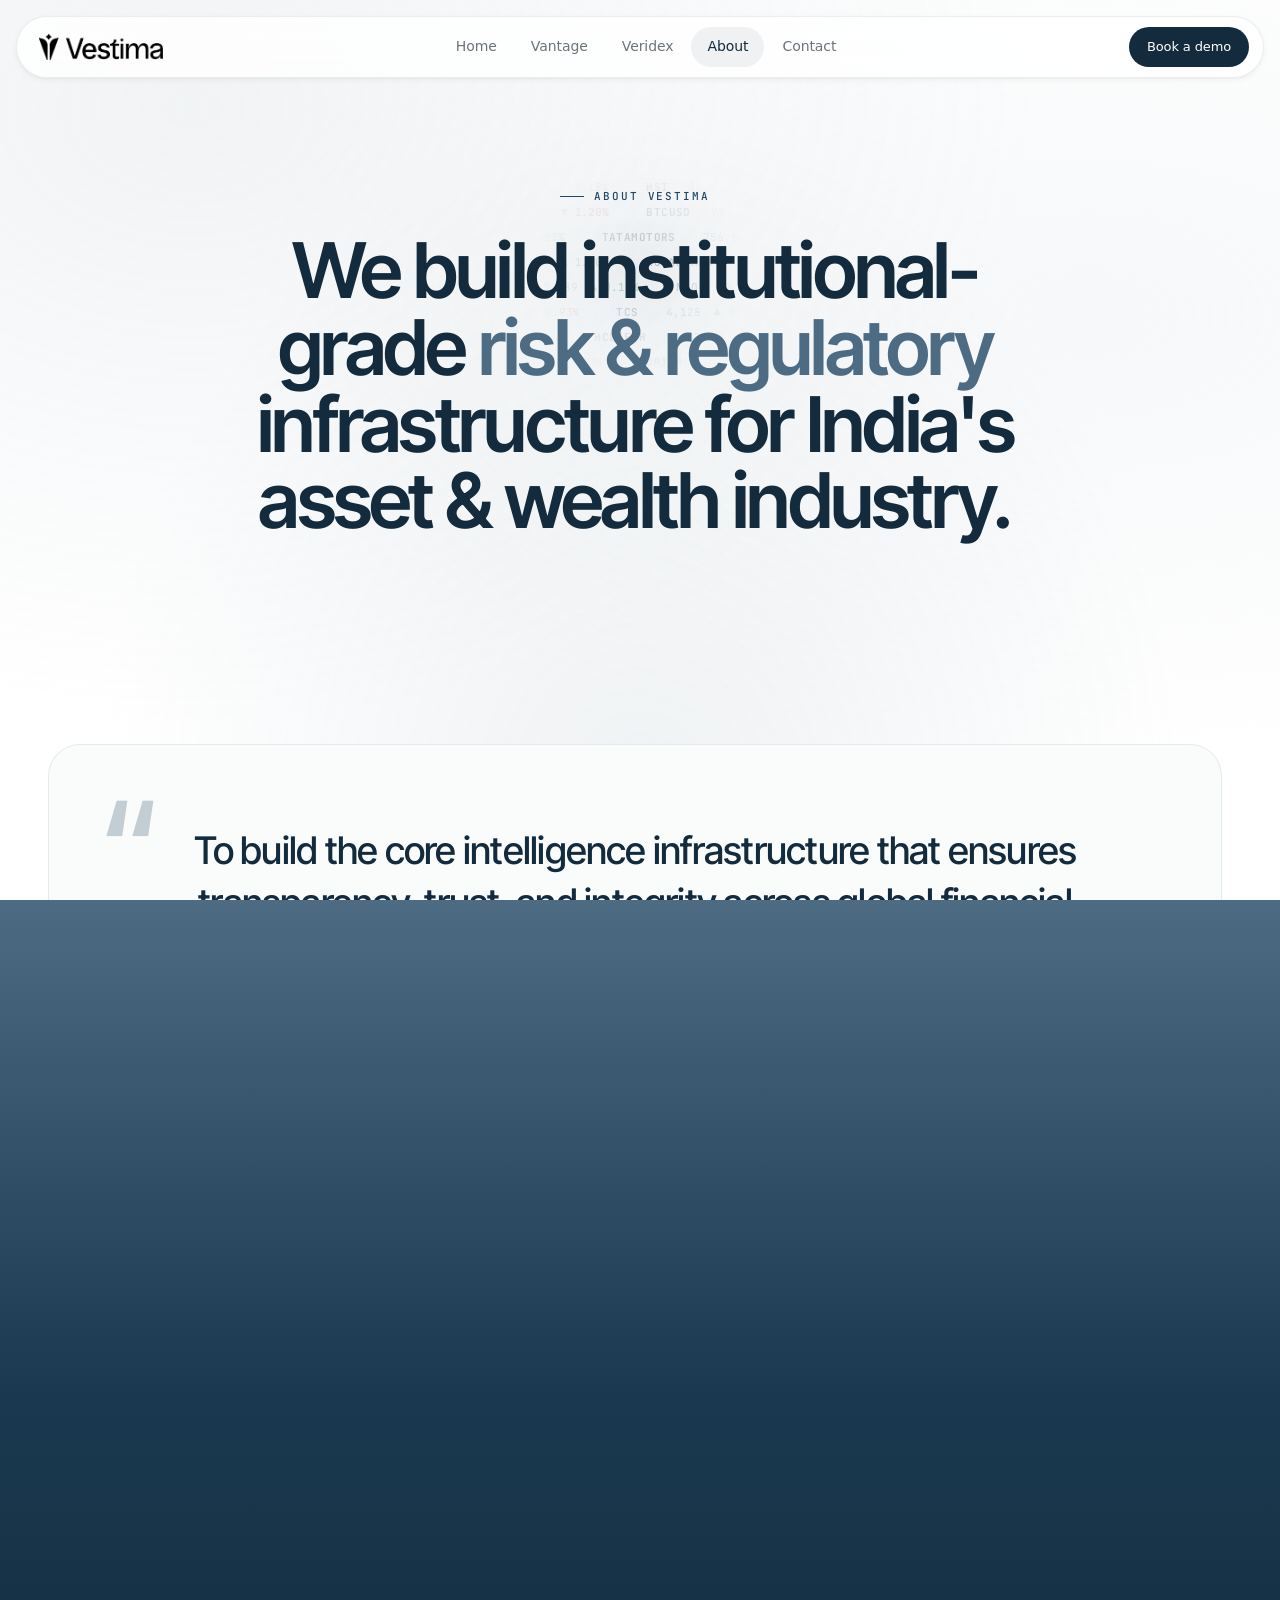
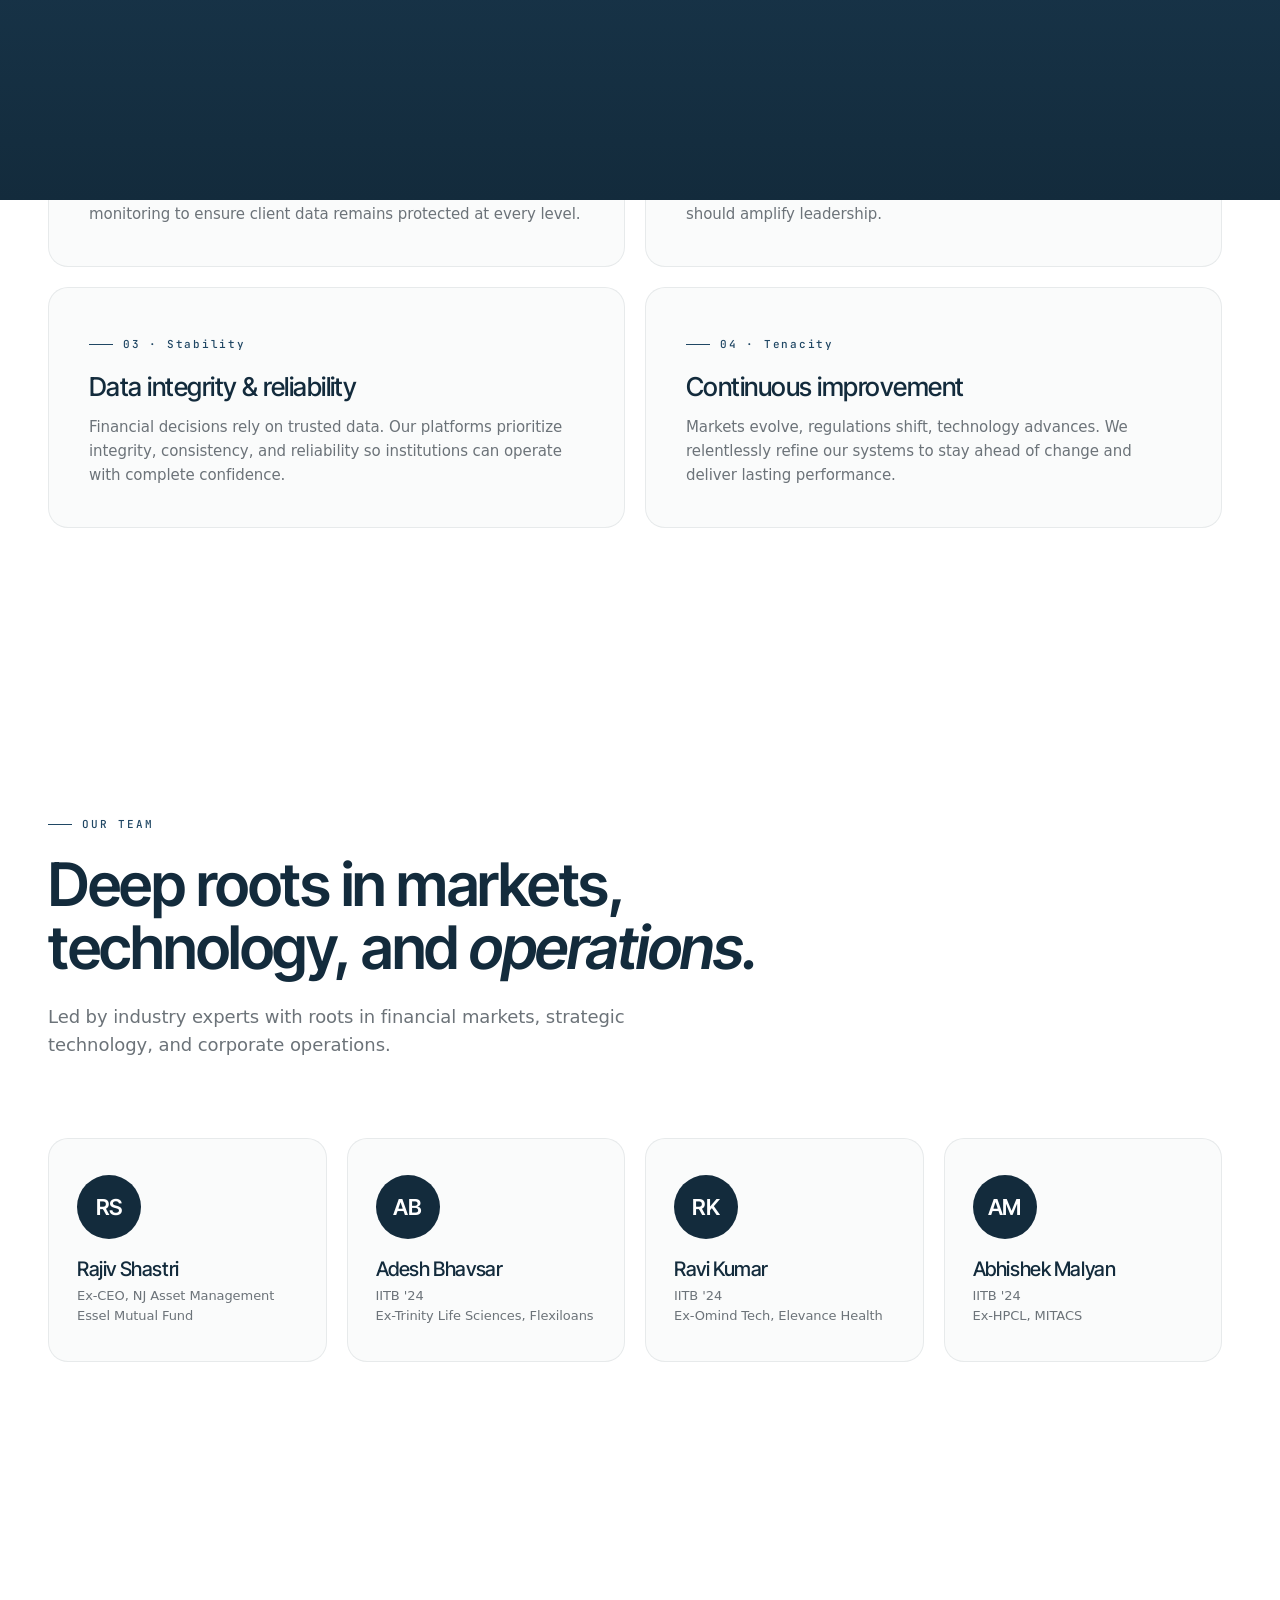
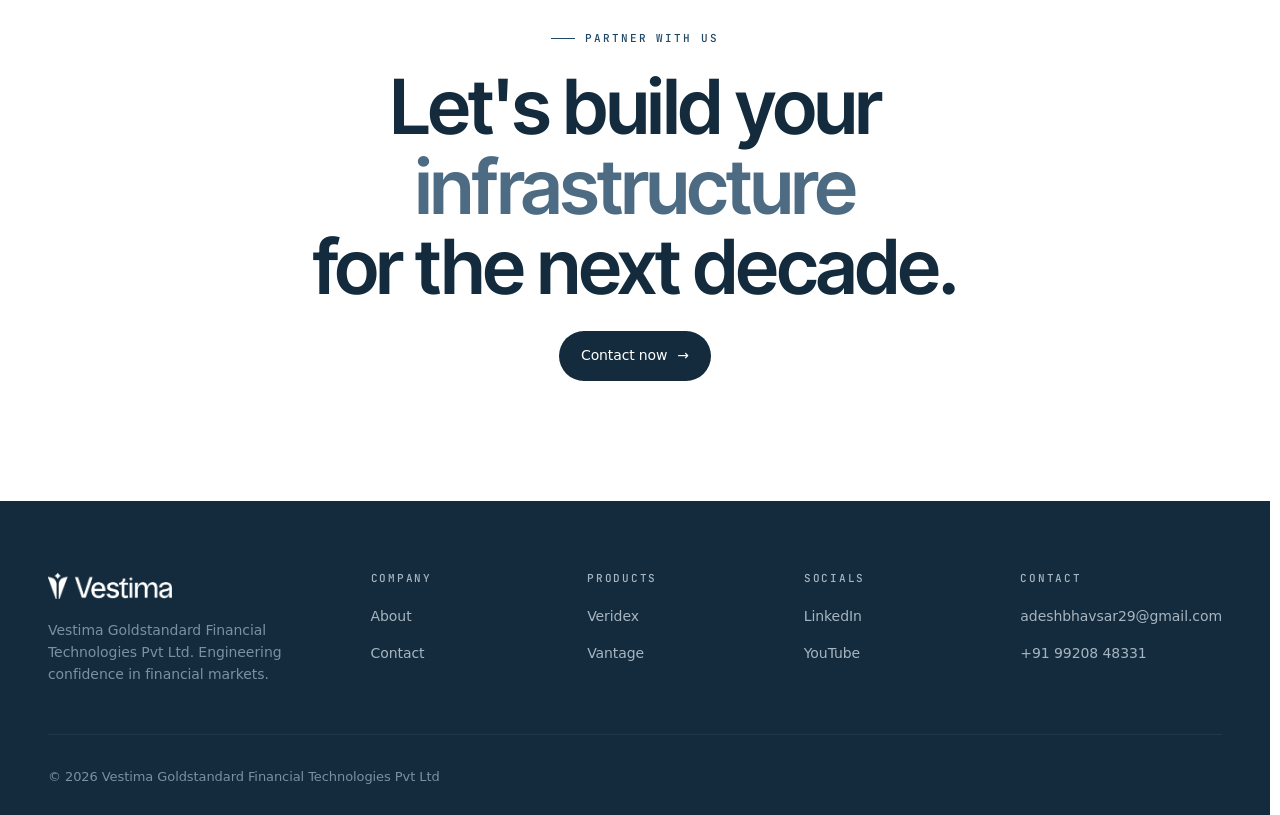
==== about/index.html @ 1456e3de "Switch to clean URLs (/vantage/ instead of /vantage.html) - Move 4 page files into folders: vantage." ====
<!DOCTYPE html>
<html lang="en">
<head>
<meta charset="UTF-8">
<meta name="viewport" content="width=device-width, initial-scale=1.0">
<script>(function(){try{if(sessionStorage.getItem('pt-incoming')==='1'){document.documentElement.classList.add('pt-incoming');}}catch(e){}})();</script>
<title>About — Vestima</title>
<meta name="description" content="About Vestima — the team and mission behind institutional-grade risk and regulatory systems for India's financial markets.">
<meta name="author" content="Vestima">
<meta name="robots" content="index, follow">
<link rel="canonical" href="https://vestima.in/about/">
<link rel="icon" type="image/png" href="/assets/logo-mark.png">
<link rel="apple-touch-icon" href="/assets/logo-mark.png">

<meta property="og:type" content="website">
<meta property="og:site_name" content="Vestima">
<meta property="og:title" content="About — Vestima">
<meta property="og:description" content="The team and mission behind Vestima.">
<meta property="og:url" content="https://vestima.in/about/">
<meta property="og:image" content="https://vestima.in/assets/logo-full.png">
<meta property="og:locale" content="en_IN">

<meta name="twitter:card" content="summary_large_image">
<meta name="twitter:title" content="About — Vestima">
<meta name="twitter:description" content="The team and mission behind Vestima.">
<meta name="twitter:image" content="https://vestima.in/assets/logo-full.png">

<link rel="preconnect" href="https://fonts.googleapis.com">
<link rel="preconnect" href="https://fonts.gstatic.com" crossorigin>
<link href="https://fonts.googleapis.com/css2?family=Instrument+Serif:ital@0;1&family=Inter+Tight:wght@400;500;600&family=JetBrains+Mono:wght@400;500&display=swap" rel="stylesheet">
<link rel="stylesheet" href="/assets/tokens.css?v=25">
<link rel="stylesheet" href="/assets/layout.css?v=25">
<link rel="stylesheet" href="/assets/home.css?v=25">
</head>
<body>
<div class="page-transition" id="ptOverlay"><div class="pt-logo"><img src="/assets/logo-full.png" alt="Vestima"></div></div>
<div id="page-ticker" aria-hidden="true"></div>

<header class="site-header">
  <a href="/" class="logo"><img src="/assets/logo-full.png" alt="Vestima"></a>
  <nav class="nav-links">
    <a href="/">Home</a>
    <a href="/vantage/">Vantage</a>
    <a href="/veridex/">Veridex</a>
    <a href="/about/" class="active">About</a>
    <a href="/contact/">Contact</a>
  </nav>
  <a href="/contact/" class="btn btn-primary header-cta">Book a demo</a>
</header>

<section class="hero" style="padding:180px 0 80px;">
  <div class="hero-bg"><div class="grid-lines"></div><div class="wash w1"></div><div class="wash w2"></div></div>
  <div class="container">
    <div class="hero-inner">
      <span class="eyebrow" data-reveal>About Vestima</span>
      <h1 data-reveal data-delay="1" style="font-size:clamp(44px,6vw,80px);">We build institutional-grade <em>risk &amp; regulatory</em> infrastructure for India's asset &amp; wealth industry.</h1>
    </div>
  </div>
</section>

<section class="section-sm">
  <div class="container">
    <div class="vision" data-reveal>
      <blockquote>To build the core intelligence infrastructure that ensures transparency, trust, and integrity across global financial markets.</blockquote>
    </div>
  </div>
</section>

<section class="section">
  <div class="container">
    <div class="section-head" data-reveal>
      <span class="eyebrow">Our core values</span>
      <h2>Infrastructure that is invisible but <em>intelligent.</em></h2>
      <p>Financial institutions perform best when infrastructure is invisible — until it needs to be absolutely certain.</p>
    </div>
    <div class="values-grid">
      <div class="value" data-reveal><span class="pill-label">01 · Vigilance</span><h4>Client data security</h4><p>Your data is your advantage. Our systems are built with strict security architecture, controlled access, and continuous monitoring to ensure client data remains protected at every level.</p></div>
      <div class="value" data-reveal data-delay="1"><span class="pill-label">02 · Empowerment</span><h4>Leadership through capability</h4><p>We empower institutions with tools that strengthen decision-making, operational control, and market intelligence. Technology should amplify leadership.</p></div>
      <div class="value" data-reveal data-delay="2"><span class="pill-label">03 · Stability</span><h4>Data integrity &amp; reliability</h4><p>Financial decisions rely on trusted data. Our platforms prioritize integrity, consistency, and reliability so institutions can operate with complete confidence.</p></div>
      <div class="value" data-reveal data-delay="3"><span class="pill-label">04 · Tenacity</span><h4>Continuous improvement</h4><p>Markets evolve, regulations shift, technology advances. We relentlessly refine our systems to stay ahead of change and deliver lasting performance.</p></div>
    </div>
  </div>
</section>

<section class="section">
  <div class="container">
    <div class="section-head" data-reveal>
      <span class="eyebrow">Our team</span>
      <h2>Deep roots in markets, technology, and <em>operations.</em></h2>
      <p>Led by industry experts with roots in financial markets, strategic technology, and corporate operations.</p>
    </div>
    <div class="team-grid">
      <div class="member" data-reveal><div class="avatar">RS</div><h5>Rajiv Shastri</h5><div class="role">Ex-CEO, NJ Asset Management<br>Essel Mutual Fund</div></div>
      <div class="member" data-reveal data-delay="1"><div class="avatar">AB</div><h5>Adesh Bhavsar</h5><div class="role">IITB '24<br>Ex-Trinity Life Sciences, Flexiloans</div></div>
      <div class="member" data-reveal data-delay="2"><div class="avatar">RK</div><h5>Ravi Kumar</h5><div class="role">IITB '24<br>Ex-Omind Tech, Elevance Health</div></div>
      <div class="member" data-reveal data-delay="3"><div class="avatar">AM</div><h5>Abhishek Malyan</h5><div class="role">IITB '24<br>Ex-HPCL, MITACS</div></div>
    </div>
  </div>
</section>

<section class="cta">
  <div class="container">
    <span class="eyebrow" data-reveal>Partner with us</span>
    <h2 data-reveal data-delay="1">Let's build your <em>infrastructure</em><br>for the next decade.</h2>
    <a href="/contact/" class="btn btn-primary" data-reveal data-delay="2">Contact now <span class="arr">→</span></a>
  </div>
</section>

<footer class="site-footer">
  <div class="container">
    <div class="footer-top">
      <div class="footer-brand"><div class="logo"><img src="/assets/logo-full.png" alt="Vestima"></div><p>Vestima Goldstandard Financial Technologies Pvt Ltd. Engineering confidence in financial markets.</p></div>
      <div class="footer-col"><h6>Company</h6><ul><li><a href="/about/">About</a></li><li><a href="/contact/">Contact</a></li></ul></div>
      <div class="footer-col"><h6>Products</h6><ul><li><a href="/veridex/">Veridex</a></li><li><a href="/vantage/">Vantage</a></li></ul></div>
      <div class="footer-col"><h6>Socials</h6><ul><li><a href="https://www.linkedin.com/company/Vestima" target="_blank">LinkedIn</a></li><li><a href="https://www.youtube.com/@VestimaGoldStandard" target="_blank">YouTube</a></li></ul></div>
      <div class="footer-col"><h6>Contact</h6><ul><li><a href="mailto:adeshbhavsar29@gmail.com">adeshbhavsar29@gmail.com</a></li><li><a href="tel:+919920848331">+91 99208 48331</a></li></ul></div>
    </div>
    <div class="footer-bottom"><div>© 2026 Vestima Goldstandard Financial Technologies Pvt Ltd</div></div>
  </div>
</footer>
<script src="/assets/site.js?v=25"></script>
</body>
</html>
---- assets/tokens.css ----
/* ============================================================
   VESTIMA · brand tokens
   Primary: Vestima Blue (deep navy)
   Typography: Inter Tight (display) + DM Sans (body)
   ============================================================ */

:root {
  /* ===== PRIMARY · Vestima Blue ===== */
  --primary-100: #E8ECEF;
  --primary-200: #D2DAE0;
  --primary-300: #A6B5C1;
  --primary-400: #7991A2;
  --primary-500: #4D6C83;
  --primary-600: #204764;   /* default */
  --primary-700: #1A3950;
  --primary-800: #132B3C;   /* deep navy */

  /* ===== SECONDARY · Vestima White ===== */
  --secondary-100: #FFFFFF;
  --secondary-200: #FAFBFB;
  --secondary-300: #F5F6F7;
  --secondary-400: #F0F2F3;
  --secondary-500: #EBEDEF;
  --secondary-600: #E6E9EB;
  --secondary-700: #B8BABC;
  --secondary-800: #8A8C8D;

  /* ===== TERTIARY · Vestima Grey ===== */
  --tertiary-100: #E6E9EB;
  --tertiary-200: #B5B9BB;
  --tertiary-300: #9DA2A5;
  --tertiary-400: #848A8F;
  --tertiary-500: #6C7379;
  --tertiary-600: #545C63;
  --tertiary-700: #3B454C;
  --tertiary-800: #0A161F;

  /* ===== STATE ===== */
  --warning-100: #FCF5E5; --warning-500: #EAB333; --warning-600: #E5A000; --warning-700: #B78000;
  --alert-100:   #F8E7E6; --alert-500:   #CC3F3D; --alert-600:   #C00F0C; --alert-700:   #9A0C0A;
  --success-100: #E5F4ED; --success-500: #33AD74; --success-600: #009951; --success-700: #007A41;

  /* ===== SEMANTIC · Light mode ===== */
  --surface-page:    #FFFFFF;
  --surface-raised:  #FAFBFB;
  --surface-sunken:  #F5F6F7;
  --surface-tint:    #F0F2F3;
  --surface-dark:    var(--primary-800);

  --text-heading:    var(--primary-800);
  --text-body:       var(--tertiary-700);
  --text-muted:      var(--tertiary-500);
  --text-subtle:     var(--tertiary-400);
  --text-on-dark:    #FFFFFF;
  --text-on-dark-muted: #A6B5C1;

  --line:        rgba(19,43,60,0.08);
  --line-strong: rgba(19,43,60,0.16);
  --line-on-dark: rgba(255,255,255,0.10);

  /* ===== ACCENT (subtle — used sparingly for highlights) ===== */
  --accent:      var(--primary-600);
  --accent-soft: var(--primary-100);

  /* ===== SHADOW ===== */
  --shadow-xs: 0 1px 2px rgba(19,43,60,0.04);
  --shadow-sm: 0 2px 6px rgba(19,43,60,0.05), 0 1px 2px rgba(19,43,60,0.04);
  --shadow-md: 0 8px 24px -8px rgba(19,43,60,0.10), 0 2px 6px rgba(19,43,60,0.04);
  --shadow-lg: 0 20px 50px -18px rgba(19,43,60,0.18), 0 4px 12px rgba(19,43,60,0.06);
  --shadow-navy: 0 30px 60px -24px rgba(19,43,60,0.35);

  /* ===== RADIUS (from token spec) ===== */
  --r-xxs: 2px;
  --r-xs:  4px;
  --r-sm:  8px;
  --r-md:  12px;
  --r-lg:  20px;
  --r-xl:  32px;

  /* ===== TYPE ===== */
  --font-heading: 'Inter Tight', -apple-system, BlinkMacSystemFont, system-ui, sans-serif;
  --font-body:    'DM Sans', -apple-system, BlinkMacSystemFont, system-ui, sans-serif;
  --font-mono:    'JetBrains Mono', ui-monospace, monospace;

  /* ===== LAYOUT ===== */
  --max-w: 1440px;
  --gutter: 48px;

  /* ===== EASING ===== */
  --e-out:    cubic-bezier(.2,.8,.2,1);
  --e-in-out: cubic-bezier(.65,0,.35,1);
}

/* BASE */
* { box-sizing: border-box; margin: 0; padding: 0; }
html { background: var(--surface-page); color: var(--text-body); }
body { background: transparent; color: var(--text-body); }
body {
  font-family: var(--font-body);
  font-size: 16px;
  line-height: 1.55;
  letter-spacing: -0.005em;
  -webkit-font-smoothing: antialiased;
  -moz-osx-font-smoothing: grayscale;
  overflow-x: hidden;
}

h1, h2, h3, h4, h5, h6 {
  font-family: var(--font-heading);
  color: var(--text-heading);
  font-weight: 600;
  letter-spacing: -0.025em;
  line-height: 1.05;
  text-wrap: balance;
}
h4, h5, h6 { font-weight: 500; letter-spacing: -0.015em; }

p { color: var(--text-body); text-wrap: pretty; font-family: var(--font-body); }

a { color: inherit; text-decoration: none; }
button { font-family: inherit; cursor: pointer; border: none; background: none; color: inherit; }
img, svg { display: block; max-width: 100%; }

::selection { background: var(--primary-800); color: var(--secondary-100); }

:focus-visible {
  outline: 2px solid var(--primary-600);
  outline-offset: 2px;
  border-radius: 4px;
}

/* ============================================================
   Page transition overlay — slide up to cover, slide down to reveal
   ============================================================ */
.page-transition {
  position: fixed;
  inset: 0;
  z-index: 9999;
  pointer-events: none;
  transform: translateY(100%);
  background: linear-gradient(180deg, var(--primary-500) 0%, var(--primary-700) 55%, var(--primary-800) 100%);
  display: flex;
  align-items: center;
  justify-content: center;
  will-change: transform;
}
.page-transition .pt-logo {
  display: flex;
  align-items: center;
  gap: 14px;
  opacity: 0;
  transform: translateY(8px) scale(.98);
  transition: opacity .4s ease .1s, transform .5s cubic-bezier(.2,.8,.2,1) .1s;
}
.page-transition .pt-logo img {
  height: 64px;
  width: auto;
  /* invert black logo → white for dark overlay */
  filter: brightness(0) invert(1);
}
.page-transition.covering { transform: translateY(0); pointer-events: all; }
.page-transition.covering .pt-logo,
.page-transition.anim-up .pt-logo { opacity: 1; transform: translateY(0) scale(1); }

.page-transition.anim-up    { animation: pt-up    0.22s cubic-bezier(.7,0,.3,1) forwards; pointer-events: all; }
.page-transition.anim-down  { animation: pt-down  0.28s cubic-bezier(.6,.05,.25,1) forwards; }
@keyframes pt-up   { from { transform: translateY(100%); } to { transform: translateY(0); } }
@keyframes pt-down { from { transform: translateY(0); }    to { transform: translateY(-100%); } }

/* subtle hold on the outgoing page content while cover rises.
   NOTE: header uses transform: translateX(-50%) to center — don't override it.
   Apply squeeze only to main + footer. Header just fades via opacity. */
body.pt-squeezing main,
body.pt-squeezing .site-footer {
  animation: pt-squeeze 0.42s cubic-bezier(.7,0,.3,1) forwards;
}
body.pt-squeezing .site-header {
  animation: pt-header-fade 0.42s cubic-bezier(.7,0,.3,1) forwards;
}
@keyframes pt-squeeze {
  0%   { transform: scale(1); opacity: 1; filter: blur(0); }
  100% { transform: scale(0.97); opacity: 0.35; filter: blur(3px); }
}
@keyframes pt-header-fade {
  0%   { opacity: 1; filter: blur(0); }
  100% { opacity: 0.25; filter: blur(3px); }
}
/* While incoming transition is active, hide content and show covered overlay — NO flash */
html.pt-incoming body > *:not(.page-transition):not(script) { visibility: hidden; }
html.pt-incoming .page-transition { transform: translateY(0) !important; pointer-events: all; display: flex; }
html.pt-incoming .page-transition .pt-logo { opacity: 1 !important; transform: translateY(0) scale(1) !important; }

/* Reserve scrollbar space so content doesn't shift right when overlay covers */
html { scrollbar-gutter: stable; scrollbar-color: var(--tertiary-300) transparent; scrollbar-width: thin; }
::-webkit-scrollbar { width: 10px; height: 10px; }
::-webkit-scrollbar-thumb { background: var(--tertiary-300); border-radius: 10px; }
::-webkit-scrollbar-track { background: transparent; }

/* ============================================================
   Ambient page background — ticker revealed only near cursor
   ============================================================ */
/* Base layer: soft paper gradient (replaces old grid lines) */
body::before {
  content: "";
  position: fixed;
  inset: 0;
  z-index: -2;
  background:
    radial-gradient(ellipse at 15% 12%, rgba(166,181,193,0.16), transparent 55%),
    radial-gradient(ellipse at 85% 35%, rgba(210,218,224,0.20), transparent 55%),
    radial-gradient(ellipse at 50% 90%, rgba(121,145,162,0.12), transparent 60%);
  pointer-events: none;
}
/* Very soft pale-blue halo under the cursor */
body::after {
  content: "";
  position: fixed;
  inset: 0;
  z-index: -1;
  pointer-events: none;
  background: radial-gradient(
    110px circle at var(--mx, 50%) var(--my, 30%),
    rgba(166, 181, 193, 0.12),
    rgba(210, 218, 224, 0.05) 55%,
    transparent 100%
  );
}

/* Page-wide ticker layer — revealed only near cursor */
#page-ticker {
  position: fixed;
  inset: 0;
  z-index: -1;
  pointer-events: none;
  overflow: hidden;
  opacity: 0.45;
  -webkit-mask-image: radial-gradient(
    110px circle at var(--mx, 50%) var(--my, 30%),
    rgba(0,0,0,0.9),
    rgba(0,0,0,0.3) 55%,
    transparent 100%
  );
          mask-image: radial-gradient(
    110px circle at var(--mx, 50%) var(--my, 30%),
    rgba(0,0,0,0.9),
    rgba(0,0,0,0.3) 55%,
    transparent 100%
  );
}
#page-ticker .tk-row {
  display: flex;
  white-space: nowrap;
  font-family: var(--font-mono);
  font-size: 11px;
  line-height: 1;
  padding: 6px 0;
  will-change: transform;
}
#page-ticker .tk-row:nth-child(odd)  { animation: pt-scroll-l 90s linear infinite; }
#page-ticker .tk-row:nth-child(even) { animation: pt-scroll-r 110s linear infinite; }
#page-ticker .tk-row:nth-child(3n)   { animation-duration: 75s; }
#page-ticker .tk-row:nth-child(5n)   { animation-duration: 130s; }
@keyframes pt-scroll-l { from { transform: translateX(0); } to { transform: translateX(-50%); } }
@keyframes pt-scroll-r { from { transform: translateX(-50%); } to { transform: translateX(0); } }

#page-ticker .tk-cell {
  display: inline-flex;
  align-items: center;
  gap: 8px;
  padding: 0 16px;
  color: rgba(70, 90, 110, 0.55);
}
#page-ticker .tk-sym { color: rgba(40, 60, 80, 0.85); font-weight: 600; letter-spacing: 0.04em; }
#page-ticker .tk-px  { color: rgba(60, 80, 100, 0.75); font-variant-numeric: tabular-nums; min-width: 54px; text-align: right; }
#page-ticker .tk-chg { font-variant-numeric: tabular-nums; min-width: 48px; text-align: right; transition: color .15s, background .25s; padding: 1px 5px; border-radius: 3px; }
#page-ticker .tk-chg.up   { color: #1a8a4a; }
#page-ticker .tk-chg.down { color: #c73838; }
#page-ticker .tk-chg.flash-up   { background: rgba(60, 180, 110, 0.22); color: #0c6a34; }
#page-ticker .tk-chg.flash-down { background: rgba(210, 70, 70, 0.22);  color: #8a1a1a; }
---- assets/layout.css ----
/* ============================================================
   Layout · primitives · header · footer
   ============================================================ */

.container {
  max-width: var(--max-w);
  margin: 0 auto;
  padding: 0 var(--gutter);
  position: relative;
}

.section { padding: 140px 0; position: relative; }
.section-sm { padding: 96px 0; }
.section-lg { padding: 180px 0; }

/* Eyebrow label */
.eyebrow {
  display: inline-flex;
  align-items: center;
  gap: 10px;
  font-family: var(--font-mono);
  font-size: 11px;
  font-weight: 500;
  letter-spacing: 0.18em;
  text-transform: uppercase;
  color: var(--primary-600);
}
.eyebrow::before {
  content: "";
  width: 24px; height: 1px;
  background: var(--primary-600);
}

/* Section head */
.section-head { max-width: 820px; margin-bottom: 80px; }
.section-head h2 {
  font-size: clamp(40px, 5vw, 60px);
  margin: 20px 0 24px;
  font-weight: 600;
}
.section-head p {
  font-size: 18px;
  line-height: 1.55;
  color: var(--text-muted);
  max-width: 640px;
}

/* Buttons */
.btn {
  display: inline-flex;
  align-items: center;
  gap: 10px;
  padding: 14px 22px;
  font-size: 14px;
  font-weight: 500;
  font-family: var(--font-body);
  letter-spacing: -0.01em;
  border-radius: 100px;
  white-space: nowrap;
  cursor: pointer;
  position: relative;
  overflow: hidden;
  isolation: isolate;
  transition: color 0.7s var(--e-out), transform 0.4s var(--e-out), box-shadow 0.7s var(--e-out), border-color 0.7s var(--e-out);
}
.btn::before {
  content: "";
  position: absolute;
  inset: 0;
  background: var(--primary-800);
  transform-origin: left center;
  transform: scaleX(0);
  transition: transform 0.7s cubic-bezier(.6,.05,.25,1);
  z-index: -1;
}
.btn:hover::before { transform: scaleX(1); }
.btn-primary {
  background: var(--primary-800);
  color: var(--text-on-dark);
}
.btn-primary::before { background: var(--primary-500); }
.btn-primary:hover {
  color: #fff;
  transform: translateY(-1px);
  box-shadow: 0 12px 28px -12px rgba(77,108,131,0.55);
}
.btn-ghost {
  background: transparent;
  color: var(--primary-800);
  border: 1px solid var(--line-strong);
}
.btn-ghost:hover {
  color: #fff;
  border-color: var(--primary-800);
}
.btn-outline-light {
  background: transparent;
  color: var(--text-on-dark);
  border: 1px solid rgba(255,255,255,0.22);
}
.btn-outline-light::before { background: rgba(255,255,255,0.12); }
.btn-outline-light:hover { color: #fff; border-color: rgba(255,255,255,0.6); }

.btn .arr { transition: transform .25s var(--e-out); }
.btn:hover .arr { transform: translateX(3px); }

/* HEADER — floating pill */
.site-header {
  position: fixed;
  top: 16px;
  left: 50%;
  transform: translateX(-50%);
  width: calc(100% - 32px);
  max-width: calc(var(--max-w) + 32px);
  z-index: 100;
  padding: 10px 14px 10px 22px;
  background: rgba(255,255,255,0.82);
  backdrop-filter: saturate(180%) blur(14px);
  -webkit-backdrop-filter: saturate(180%) blur(14px);
  border: 1px solid var(--line);
  border-radius: 100px;
  display: flex;
  align-items: center;
  justify-content: space-between;
  gap: 24px;
  box-shadow: var(--shadow-sm);
  transition: all .3s var(--e-out);
}
.site-header.scrolled {
  box-shadow: var(--shadow-md);
  background: rgba(255,255,255,0.94);
}

.logo {
  display: flex;
  align-items: center;
  gap: 10px;
  font-family: var(--font-heading);
  font-size: 20px;
  font-weight: 600;
  color: var(--primary-800);
  letter-spacing: -0.02em;
}
.logo img { height: 26px; width: auto; }

.nav-links {
  display: flex;
  gap: 2px;
}
.nav-links a {
  padding: 9px 16px;
  font-size: 14px;
  font-weight: 500;
  color: var(--text-muted);
  border-radius: 100px;
  font-family: var(--font-body);
  position: relative;
  overflow: hidden;
  isolation: isolate;
  transition: color 0.6s var(--e-out);
}
.nav-links a::before {
  content: "";
  position: absolute;
  inset: 0;
  background: var(--primary-800);
  transform-origin: left center;
  transform: scaleX(0);
  transition: transform 0.6s cubic-bezier(.6,.05,.25,1);
  z-index: -1;
  border-radius: inherit;
}
.nav-links a:hover { color: #fff; }
.nav-links a:hover::before { transform: scaleX(1); }
.nav-links a.active { color: var(--primary-800); background: rgba(19,43,60,0.06); }
.nav-links a.active:hover { color: #fff; }
.nav-links a.active:hover::before { transform: scaleX(1); }

.header-cta {
  padding: 10px 18px !important;
  font-size: 13px !important;
}

@media (max-width: 860px) {
  .nav-links { display: none; }
}

/* FOOTER — deep navy with subtle blue waves */
.site-footer {
  background: var(--primary-800);
  color: var(--primary-300);
  position: relative;
  overflow: hidden;
  padding: 72px 0 28px;
}
.site-footer .container { position: relative; z-index: 3; }

.site-footer h6 {
  font-family: var(--font-mono);
  font-size: 11px;
  letter-spacing: 0.16em;
  text-transform: uppercase;
  color: var(--primary-300);
  margin-bottom: 20px;
  font-weight: 500;
}
.site-footer .logo { color: var(--text-on-dark); font-size: 22px; }
.site-footer .logo img { filter: invert(1) brightness(1.2); }
.site-footer p, .site-footer a { color: var(--primary-300); font-family: var(--font-body); }
.site-footer a { transition: color .2s; }
.site-footer a:hover { color: var(--text-on-dark); }

.footer-top {
  display: grid;
  grid-template-columns: 1.6fr 1fr 1fr 1fr 1fr;
  gap: 40px;
  padding-bottom: 48px;
}
.footer-brand p {
  margin-top: 20px;
  max-width: 340px;
  font-size: 14px;
  line-height: 1.6;
  color: var(--primary-400);
}
.footer-col ul { list-style: none; display: flex; flex-direction: column; gap: 12px; }
.footer-col a { font-size: 14px; }

.footer-bottom {
  display: flex;
  justify-content: space-between;
  align-items: center;
  padding-top: 32px;
  border-top: 1px solid rgba(255,255,255,0.06);
  font-size: 13px;
  color: var(--primary-400);
}
.footer-socials { display: flex; gap: 12px; }
.footer-socials a {
  width: 36px; height: 36px;
  display: grid; place-items: center;
  border-radius: 50%;
  border: 1px solid rgba(255,255,255,0.1);
  transition: all .2s;
  color: var(--primary-300);
}
.footer-socials a:hover {
  border-color: var(--text-on-dark);
  color: var(--text-on-dark);
  transform: translateY(-2px);
}

@media (max-width: 900px) {
  .footer-top { grid-template-columns: 1fr 1fr; }
  .footer-bottom { flex-direction: column; gap: 16px; }
}

/* ============================================================
   Reveal animation
   ============================================================ */
[data-reveal] {
  opacity: 0;
  transform: translateY(20px);
  transition: opacity .9s var(--e-out), transform .9s var(--e-out);
}
[data-reveal].in {
  opacity: 1;
  transform: translateY(0);
}
[data-reveal][data-delay="1"] { transition-delay: .08s; }
[data-reveal][data-delay="2"] { transition-delay: .16s; }
[data-reveal][data-delay="3"] { transition-delay: .24s; }
[data-reveal][data-delay="4"] { transition-delay: .32s; }
[data-reveal][data-delay="5"] { transition-delay: .40s; }
---- assets/home.css ----
/* ============================================================
   Home + shared page styles — Vestima brand
   ============================================================ */

/* ===== HERO ===== */
.hero {
  padding: 170px 0 80px;
  position: relative;
  overflow: hidden;
}
.hero-bg {
  position: absolute;
  inset: 0;
  z-index: 0;
  pointer-events: none;
}
.hero-bg .grid-lines {
  position: absolute;
  inset: 0;
  display: none;
}
.hero-bg .wash {
  position: absolute;
  border-radius: 50%;
  filter: blur(120px);
  display: none;
}
.hero-bg .w1 {
  width: 620px; height: 620px;
  background: rgba(32,71,100,0.12);
  top: -160px; left: 5%;
}
.hero-bg .w2 {
  width: 480px; height: 480px;
  background: rgba(77,108,131,0.10);
  bottom: -140px; right: 8%;
}

.hero-inner {
  max-width: 960px;
  margin: 0 auto;
  text-align: center;
  position: relative;
  z-index: 2;
}
.hero h1 {
  font-size: clamp(52px, 7.4vw, 100px);
  line-height: 1.0;
  letter-spacing: -0.035em;
  margin: 28px 0 28px;
  font-weight: 600;
  color: var(--primary-800);
}
.hero h1 em {
  font-style: normal;
  color: var(--primary-500);
  font-weight: 600;
}
.hero-sub {
  font-size: 19px;
  line-height: 1.55;
  color: var(--text-muted);
  max-width: 620px;
  margin: 0 auto 40px;
}

/* Hero CTA — dark pill with orb */
.hero-cta {
  display: flex;
  flex-direction: column;
  align-items: center;
  gap: 22px;
}
.cta-main {
  display: inline-flex;
  align-items: center;
  gap: 14px;
  padding: 18px 20px 18px 36px;
  background: var(--primary-800);
  color: var(--text-on-dark);
  border-radius: 100px;
  font-size: 15px;
  font-weight: 500;
  letter-spacing: -0.01em;
  transition: all 0.35s var(--e-out);
  box-shadow: 0 14px 40px -14px rgba(19,43,60,0.45), inset 0 1px 0 rgba(255,255,255,0.08);
}
.cta-main:hover { transform: translateY(-2px); background: var(--primary-700); box-shadow: 0 20px 50px -14px rgba(19,43,60,0.55); }
.cta-main .cta-arrow {
  display: inline-flex;
  width: 36px; height: 36px;
  border-radius: 50%;
  background: var(--secondary-100);
  color: var(--primary-800);
  align-items: center;
  justify-content: center;
  transition: transform 0.35s var(--e-out);
}
.cta-main:hover .cta-arrow { transform: translateX(3px); }

.cta-secondary {
  display: inline-flex;
  align-items: center;
  gap: 10px;
  font-size: 13px;
  color: var(--text-muted);
  letter-spacing: 0.01em;
  padding: 8px 4px;
  border-bottom: 1px solid transparent;
  transition: color 0.3s, border-color 0.3s;
}
.cta-secondary:hover { color: var(--primary-800); border-bottom-color: var(--primary-800); }
.cta-secondary .cta-dot {
  width: 6px; height: 6px; border-radius: 50%;
  background: var(--success-600);
  box-shadow: 0 0 0 3px rgba(0,153,81,0.18);
  animation: ctaPulse 2.4s ease-in-out infinite;
}
@keyframes ctaPulse {
  0%, 100% { box-shadow: 0 0 0 3px rgba(0,153,81,0.18); }
  50% { box-shadow: 0 0 0 6px rgba(0,153,81,0.04); }
}

/* Built-for rotator */
.hero-built-for {
  margin: 64px auto 0;
  display: flex;
  width: fit-content;
  align-items: center;
  justify-content: center;
  gap: 12px;
  padding: 15px 28px;
  border: 1px solid var(--line);
  border-radius: 100px;
  background: rgba(255,255,255,0.6);
  backdrop-filter: blur(10px);
  font-family: var(--font-mono);
  font-size: 13.5px;
  letter-spacing: 0.1em;
  text-transform: uppercase;
  color: var(--text-subtle);
  line-height: 1;
}
.bf-label, .bf-sep, .bf-suffix { line-height: 1; display: inline-flex; align-items: center; }
.bf-sep { color: var(--text-subtle); opacity: 0.5; }
.bf-suffix { color: var(--text-muted); }

.bf-rotator {
  position: relative;
  display: inline-block;
  width: 200px;
  height: 1em;
  overflow: hidden;
  text-align: center;
  vertical-align: middle;
}
.bf-word {
  position: absolute;
  left: 0;
  top: 0;
  width: 100%;
  height: 100%;
  display: flex;
  align-items: center;
  justify-content: center;
  line-height: 1;
  color: var(--primary-700);
  font-weight: 600;
  opacity: 0;
  transform: translateY(100%);
  transition: opacity 0.6s var(--e-out), transform 0.6s var(--e-out);
}
.bf-word.is-active { opacity: 1; transform: translateY(0); }
.bf-word.is-out    { opacity: 0; transform: translateY(-100%); }

/* Hero product visual */
.hero-visual {
  max-width: 1120px;
  margin: 80px auto 0;
  position: relative;
  z-index: 2;
}

/* ===== DASHBOARD CARD ===== */
.dashboard {
  background: #FFFFFF;
  border: 1px solid var(--line);
  border-radius: var(--r-xl);
  box-shadow: var(--shadow-lg);
  overflow: hidden;
}
.dashboard-chrome {
  display: flex;
  align-items: center;
  gap: 12px;
  padding: 14px 20px;
  border-bottom: 1px solid var(--line);
  background: var(--secondary-200);
}
.dashboard-chrome .dots { display: flex; gap: 6px; }
.dashboard-chrome .dots span {
  width: 10px; height: 10px;
  border-radius: 50%;
  background: var(--tertiary-200);
}
.dashboard-chrome .dots span:nth-child(1) { background: #E86A5E; }
.dashboard-chrome .dots span:nth-child(2) { background: #E4B53F; }
.dashboard-chrome .dots span:nth-child(3) { background: #6BB860; }
.dashboard-chrome .title {
  font-family: var(--font-mono);
  font-size: 12px;
  color: var(--text-muted);
}
.dashboard-body {
  display: grid;
  grid-template-columns: 224px 1fr;
  min-height: 480px;
}
.dash-side {
  padding: 24px 18px;
  border-right: 1px solid var(--line);
  background: var(--secondary-200);
  display: flex;
  flex-direction: column;
  gap: 4px;
}
.dash-side .group {
  font-family: var(--font-mono);
  font-size: 10px;
  letter-spacing: 0.16em;
  text-transform: uppercase;
  color: var(--text-subtle);
  margin: 20px 0 10px;
  padding: 0 10px;
  font-weight: 500;
}
.dash-side .group:first-child { margin-top: 0; }
.dash-side .nav {
  padding: 9px 12px;
  font-size: 13px;
  color: var(--text-body);
  border-radius: 8px;
  display: flex;
  align-items: center;
  gap: 10px;
  font-family: var(--font-body);
}
.dash-side .nav.active {
  background: var(--primary-800);
  color: var(--text-on-dark);
}
.dash-side .nav .dot { width: 6px; height: 6px; border-radius: 50%; background: currentColor; opacity: 0.5; }

.dash-main { padding: 28px 32px; }
.dash-topline {
  display: flex;
  justify-content: space-between;
  align-items: baseline;
  margin-bottom: 28px;
}
.dash-topline h3 {
  font-size: 22px;
  font-family: var(--font-heading);
  font-weight: 600;
  color: var(--text-heading);
}
.dash-topline .live {
  display: inline-flex;
  align-items: center;
  gap: 8px;
  font-family: var(--font-mono);
  font-size: 11px;
  color: var(--success-600);
}
.dash-topline .live::before {
  content: "";
  width: 6px; height: 6px;
  border-radius: 50%;
  background: var(--success-600);
  box-shadow: 0 0 0 0 rgba(0,153,81,0.5);
  animation: pulseDot 2s infinite;
}
@keyframes pulseDot {
  0%,100% { box-shadow: 0 0 0 0 rgba(0,153,81,0.5); }
  50% { box-shadow: 0 0 0 6px rgba(0,153,81,0); }
}

.kpi-row {
  display: grid;
  grid-template-columns: repeat(3, 1fr);
  gap: 14px;
  margin-bottom: 24px;
}
.kpi {
  background: var(--secondary-200);
  border: 1px solid var(--line);
  border-radius: var(--r-md);
  padding: 18px;
}
.kpi .lbl {
  font-family: var(--font-mono);
  font-size: 10px;
  letter-spacing: 0.1em;
  text-transform: uppercase;
  color: var(--text-subtle);
  margin-bottom: 8px;
  font-weight: 500;
}
.kpi .val {
  font-family: var(--font-heading);
  font-size: 34px;
  font-weight: 600;
  color: var(--text-heading);
  line-height: 1;
  letter-spacing: -0.025em;
}
.kpi .delta {
  font-size: 12px;
  margin-top: 8px;
  color: var(--text-muted);
  font-family: var(--font-mono);
}
.kpi .delta.up { color: var(--success-600); }
.kpi .delta.crit { color: var(--alert-500); }

.dash-table {
  background: var(--secondary-200);
  border: 1px solid var(--line);
  border-radius: var(--r-md);
  overflow: hidden;
}
.dash-table .th,
.dash-table .tr {
  display: grid;
  grid-template-columns: 96px 1fr 96px 72px;
  padding: 13px 18px;
  align-items: center;
  gap: 12px;
  font-size: 13px;
  font-family: var(--font-body);
}
.dash-table .th {
  background: var(--secondary-300);
  border-bottom: 1px solid var(--line);
  font-family: var(--font-mono);
  font-size: 10px;
  letter-spacing: 0.1em;
  text-transform: uppercase;
  color: var(--text-subtle);
  font-weight: 500;
}
.dash-table .tr {
  border-bottom: 1px solid var(--line);
  color: var(--text-body);
  background: #FFF;
}
.dash-table .tr:last-child { border-bottom: none; }
.dash-table .tr:hover { background: var(--secondary-300); }
.dash-table .id { font-family: var(--font-mono); font-size: 11px; color: var(--text-subtle); }
.dash-table .title { color: var(--text-heading); font-weight: 500; }
.pill {
  display: inline-flex;
  align-items: center;
  padding: 3px 10px;
  border-radius: 100px;
  font-family: var(--font-mono);
  font-size: 10px;
  font-weight: 500;
  letter-spacing: 0.08em;
  text-transform: uppercase;
  justify-self: start;
}
.pill.crit { background: var(--alert-100); color: var(--alert-700); }
.pill.high { background: var(--warning-100); color: var(--warning-700); }
.pill.ok   { background: var(--success-100); color: var(--success-700); }
.pill.info { background: var(--primary-100); color: var(--primary-700); }

.countdown { font-family: var(--font-mono); font-weight: 500; }
.countdown.crit { color: var(--alert-500); }
.countdown.high { color: var(--warning-700); }
.countdown.ok   { color: var(--success-600); }

/* ===== OFFERINGS ===== */
.offerings {
  display: grid;
  grid-template-columns: 1fr 1fr;
  gap: 24px;
}
.offering {
  background: var(--secondary-200);
  border: 1px solid var(--line);
  border-radius: var(--r-xl);
  padding: 48px;
  transition: all .4s var(--e-out);
  display: flex;
  flex-direction: column;
  gap: 22px;
  position: relative;
  overflow: hidden;
}
.offering::before {
  content: "";
  position: absolute;
  top: 0; left: 0; right: 0; height: 3px;
  background: linear-gradient(90deg, var(--primary-800), var(--primary-500));
  transform: scaleX(0);
  transform-origin: left;
  transition: transform 0.6s var(--e-out);
}
.offering:hover::before { transform: scaleX(1); }
.offering:hover {
  border-color: var(--line-strong);
  box-shadow: var(--shadow-md);
  transform: translateY(-4px);
  background: #FFFFFF;
}
.offering .o-head {
  display: flex;
  align-items: center;
  justify-content: space-between;
}
.offering .o-name {
  font-family: var(--font-heading);
  font-size: 44px;
  letter-spacing: -0.025em;
  color: var(--text-heading);
  line-height: 1;
  font-weight: 600;
}
.offering .o-mark {
  width: 48px; height: 48px;
  border-radius: 50%;
  background: var(--primary-800);
  display: grid; place-items: center;
  padding: 12px;
  overflow: hidden;
}
.offering .o-mark img { filter: invert(1) brightness(1.2); width: 100%; height: 100%; object-fit: contain; }
.offering .o-tagline {
  font-family: var(--font-heading);
  font-size: 24px;
  line-height: 1.2;
  color: var(--text-heading);
  letter-spacing: -0.02em;
  font-weight: 500;
}
.offering .o-desc {
  font-size: 15px;
  line-height: 1.6;
  color: var(--text-muted);
}
.offering .o-caps {
  list-style: none;
  display: flex;
  flex-wrap: wrap;
  gap: 8px;
}
.offering .o-caps li {
  font-size: 12px;
  padding: 6px 12px;
  background: #FFFFFF;
  border: 1px solid var(--line);
  border-radius: 100px;
  color: var(--text-body);
  font-family: var(--font-body);
}
.offering .o-foot {
  margin-top: auto;
  padding-top: 24px;
  display: flex;
  gap: 10px;
  border-top: 1px solid var(--line);
}
.o-foot a {
  font-size: 14px;
  font-weight: 500;
  color: var(--text-heading);
  display: inline-flex;
  align-items: center;
  gap: 6px;
  padding: 10px 18px;
  border-radius: 100px;
  border: 1px solid var(--line-strong);
  transition: all .2s;
  font-family: var(--font-body);
}
.o-foot a:hover { background: var(--primary-800); color: var(--text-on-dark); border-color: var(--primary-800); }
.o-foot a.primary { background: var(--primary-800); color: var(--text-on-dark); border-color: var(--primary-800); }
.o-foot a.primary:hover { background: var(--primary-700); }

@media (max-width: 900px) {
  .offerings { grid-template-columns: 1fr; }
  .offering { padding: 32px; }
}

/* ===== LOCAL PULSE ===== */
.local-pulse {
  background: var(--primary-800);
  color: var(--text-on-dark);
  border-radius: var(--r-xl);
  padding: 80px;
  position: relative;
  overflow: hidden;
  display: grid;
  grid-template-columns: 1.2fr 1fr;
  gap: 64px;
  align-items: center;
}
.local-pulse::before {
  content: "";
  position: absolute;
  inset: 0;
  background-image:
    linear-gradient(to right, rgba(255,255,255,0.03) 1px, transparent 1px),
    linear-gradient(to bottom, rgba(255,255,255,0.03) 1px, transparent 1px);
  background-size: 60px 60px;
  mask-image: radial-gradient(ellipse at 70% 50%, black 0%, transparent 70%);
  -webkit-mask-image: radial-gradient(ellipse at 70% 50%, black 0%, transparent 70%);
}
.local-pulse > * { position: relative; z-index: 1; }
.local-pulse h2 {
  color: var(--text-on-dark);
  font-size: clamp(36px, 4.5vw, 54px);
  margin-top: 20px;
}
.local-pulse h2 em { font-style: normal; color: var(--primary-300); }
.local-pulse p { color: var(--primary-300); font-size: 17px; margin-top: 24px; line-height: 1.6; max-width: 520px; }
.local-pulse .eyebrow { color: var(--primary-300); }
.local-pulse .eyebrow::before { background: var(--primary-300); }

.pulse-stats {
  margin-top: 48px;
  display: grid;
  grid-template-columns: repeat(3, 1fr);
  gap: 0;
  border-top: 1px solid rgba(255,255,255,0.12);
}
.pulse-stats > div {
  padding: 28px 20px 0 0;
  border-right: 1px solid rgba(255,255,255,0.08);
  display: flex;
  flex-direction: column;
  gap: 10px;
}
.pulse-stats > div:last-child { border-right: none; padding-right: 0; }
.pulse-stats .n {
  font-family: var(--font-heading);
  font-weight: 600;
  font-size: 32px;
  color: var(--text-on-dark);
  line-height: 1;
  letter-spacing: -0.025em;
}
.pulse-stats .l {
  font-family: var(--font-mono);
  font-size: 10px;
  text-transform: uppercase;
  letter-spacing: 0.14em;
  color: var(--primary-400);
}

.globe-viz {
  width: 100%;
  aspect-ratio: 1;
  max-width: 380px;
  margin: 0 auto;
  position: relative;
}
.globe-viz svg { width: 100%; height: 100%; }

@media (max-width: 900px) {
  .local-pulse { padding: 48px; grid-template-columns: 1fr; }
}

/* ===== CTA block ===== */
.cta {
  text-align: center;
  padding: 120px 0;
  position: relative;
}
.cta h2 {
  font-size: clamp(44px, 6vw, 76px);
  margin: 20px auto 24px;
  max-width: 900px;
  font-weight: 600;
  line-height: 1.05;
}
.cta h2 em { font-style: normal; color: var(--primary-500); }
.cta p {
  font-size: 18px;
  color: var(--text-muted);
  max-width: 540px;
  margin: 0 auto 36px;
}

/* ============================================================
   Product page (Veridex/Vantage) — capability, timeline, etc.
   ============================================================ */

.product-hero {
  padding: 180px 0 96px;
  text-align: center;
  position: relative;
  overflow: hidden;
}
.product-hero h1 {
  font-size: clamp(80px, 13vw, 180px);
  line-height: 0.9;
  letter-spacing: -0.045em;
  margin: 28px 0 32px;
  font-weight: 600;
  color: var(--primary-800);
}
.product-hero h1 em { font-style: normal; color: var(--primary-500); }
.product-hero .lead {
  max-width: 680px;
  margin: 0 auto 32px;
  color: var(--text-muted);
  font-size: 19px;
  line-height: 1.55;
}

.caps-grid {
  display: grid;
  grid-template-columns: repeat(2, 1fr);
  gap: 20px;
}
.cap {
  background: var(--secondary-200);
  border: 1px solid var(--line);
  border-radius: var(--r-lg);
  padding: 36px;
  transition: all .3s;
  display: flex;
  flex-direction: column;
  gap: 14px;
}
.cap:hover { border-color: var(--line-strong); box-shadow: var(--shadow-sm); background: #fff; }
.cap .num {
  font-family: var(--font-mono);
  font-size: 11px;
  letter-spacing: 0.16em;
  color: var(--primary-600);
  font-weight: 500;
}
.cap h4 {
  font-size: 26px;
  letter-spacing: -0.02em;
  line-height: 1.15;
  font-weight: 500;
  color: var(--text-heading);
}
.cap p {
  font-size: 15px;
  line-height: 1.6;
  color: var(--text-muted);
}
@media (max-width: 700px) { .caps-grid { grid-template-columns: 1fr; } }

/* 2-col split */
.split {
  display: grid;
  grid-template-columns: 1fr 1.1fr;
  gap: 80px;
  align-items: center;
}
.split.reverse { grid-template-columns: 1.1fr 1fr; }
.split.reverse .split-text { order: 2; }
.split.reverse .split-visual { order: 1; }
.split-text h2 {
  font-size: clamp(36px, 4.5vw, 52px);
  margin: 20px 0 24px;
  font-weight: 600;
}
.split-text h2 em { font-style: normal; color: var(--primary-500); }
.split-text p {
  font-size: 17px;
  color: var(--text-muted);
  line-height: 1.6;
  max-width: 480px;
}

.lanes {
  display: flex;
  flex-direction: column;
  gap: 12px;
  margin-top: 32px;
}
.lane {
  display: flex;
  align-items: center;
  gap: 16px;
  padding: 16px 20px;
  border: 1px solid var(--line);
  border-radius: var(--r-md);
  background: var(--secondary-200);
}
.lane .dot { width: 10px; height: 10px; border-radius: 50%; flex-shrink: 0; }
.lane.crit .dot { background: var(--alert-500); }
.lane.high .dot { background: var(--warning-600); }
.lane.ok   .dot { background: var(--success-600); }
.lane strong { color: var(--text-heading); font-weight: 500; font-size: 15px; display: block; margin-bottom: 2px; font-family: var(--font-body); }
.lane span { font-size: 13px; color: var(--text-muted); }

@media (max-width: 900px) {
  .split, .split.reverse { grid-template-columns: 1fr; gap: 40px; }
  .split.reverse .split-text { order: 1; }
  .split.reverse .split-visual { order: 2; }
}

/* Timeline */
.timeline {
  display: grid;
  grid-template-columns: repeat(4, 1fr);
  gap: 0;
  position: relative;
  margin-top: 24px;
}
.timeline::before {
  content: "";
  position: absolute;
  top: 18px; left: 10%; right: 10%;
  height: 1px;
  background: var(--line-strong);
}
.t-step {
  text-align: center;
  padding: 0 12px;
}
.t-dot {
  width: 36px; height: 36px;
  border-radius: 50%;
  background: #FFFFFF;
  border: 1px solid var(--line-strong);
  margin: 0 auto 16px;
  position: relative;
  z-index: 2;
  display: grid; place-items: center;
}
.t-dot::after { content: ""; width: 8px; height: 8px; border-radius: 50%; background: var(--tertiary-300); }
.t-step.active .t-dot { border-color: var(--primary-600); background: var(--primary-100); }
.t-step.active .t-dot::after { background: var(--primary-600); }
.t-kind {
  font-family: var(--font-mono);
  font-size: 10px;
  letter-spacing: 0.16em;
  text-transform: uppercase;
  color: var(--primary-600);
  margin-bottom: 6px;
  font-weight: 500;
}
.t-title { font-size: 14px; color: var(--text-heading); font-weight: 500; font-family: var(--font-body); }
.t-date { font-size: 12px; color: var(--text-muted); margin-top: 6px; font-family: var(--font-mono); }
@media (max-width: 800px) {
  .timeline { grid-template-columns: 1fr; gap: 24px; }
  .timeline::before { display: none; }
}

/* Arch grid */
.arch-grid {
  display: grid;
  grid-template-columns: repeat(4, 1fr);
  gap: 16px;
}
.arch {
  padding: 32px 24px;
  background: var(--secondary-200);
  border: 1px solid var(--line);
  border-radius: var(--r-lg);
  display: flex;
  flex-direction: column;
  gap: 12px;
  transition: all .3s;
}
.arch:hover { border-color: var(--line-strong); box-shadow: var(--shadow-sm); background: #fff; }
.arch .num {
  font-family: var(--font-mono);
  font-size: 10px;
  letter-spacing: 0.16em;
  color: var(--primary-600);
  font-weight: 500;
}
.arch h5 { font-size: 20px; letter-spacing: -0.02em; line-height: 1.2; font-weight: 500; color: var(--text-heading); }
.arch p { font-size: 13px; line-height: 1.6; color: var(--text-muted); }
@media (max-width: 800px) { .arch-grid { grid-template-columns: 1fr 1fr; } }

/* Stat pair */
.stat-pair {
  display: grid;
  grid-template-columns: 1fr 1fr;
  gap: 40px;
  padding: 48px 0;
  border-top: 1px solid var(--line);
  border-bottom: 1px solid var(--line);
}
.stat { text-align: center; }
.stat .big {
  font-family: var(--font-heading);
  font-weight: 600;
  font-size: clamp(40px, 6vw, 72px);
  line-height: 0.95;
  letter-spacing: -0.035em;
  color: var(--text-heading);
  margin-bottom: 12px;
}
.stat .big .unit { color: var(--primary-500); font-weight: 600; }
.stat .lbl {
  font-size: 17px;
  color: var(--text-heading);
  font-weight: 500;
  margin-bottom: 8px;
}
.stat .sub {
  font-size: 14px;
  color: var(--text-muted);
  max-width: 300px;
  margin: 0 auto;
}

/* Spec table */
.spec {
  background: var(--secondary-200);
  border: 1px solid var(--line);
  border-radius: var(--r-lg);
  overflow: hidden;
}
.spec .row {
  display: grid;
  grid-template-columns: 240px 1fr;
  border-bottom: 1px solid var(--line);
  align-items: stretch;
  gap: 0;
}
.spec .row:last-child { border-bottom: none; }
.spec .row .k {
  font-family: var(--font-mono);
  font-size: 11px;
  letter-spacing: 0.16em;
  text-transform: uppercase;
  color: var(--primary-600);
  font-weight: 500;
  padding: 28px 36px;
  border-right: 1px solid var(--line);
  display: flex;
  align-items: center;
}
.spec .row .v {
  font-size: 15px;
  line-height: 1.6;
  color: var(--text-body);
  padding: 28px 36px;
  display: flex;
  align-items: center;
}
.spec .row .v strong { color: var(--text-heading); font-weight: 500; }
@media (max-width: 700px) {
  .spec .row { grid-template-columns: 1fr; gap: 0; }
  .spec .row .k { padding: 20px 24px; border-right: none; border-bottom: 1px solid var(--line); }
  .spec .row .v { padding: 20px 24px; }
}

/* Code block */
.code-block {
  background: var(--primary-800);
  border: 1px solid rgba(255,255,255,0.08);
  border-radius: var(--r-md);
  padding: 24px;
  font-family: var(--font-mono);
  font-size: 12.5px;
  line-height: 1.8;
  color: var(--primary-200);
  box-shadow: var(--shadow-lg);
}
.code-block .hd {
  display: flex;
  justify-content: space-between;
  align-items: center;
  border-bottom: 1px solid rgba(255,255,255,0.08);
  padding-bottom: 12px;
  margin-bottom: 14px;
  font-size: 10px;
  letter-spacing: 0.16em;
  color: var(--primary-400);
}
.code-block .kw { color: #A6B5C1; }
.code-block .str { color: #66C297; }
.code-block .num { color: #EFC666; }
.code-block .fn { color: #7991A2; }

/* Values / About */
.values-grid {
  display: grid;
  grid-template-columns: repeat(2, 1fr);
  gap: 20px;
}
.value {
  background: var(--secondary-200);
  border: 1px solid var(--line);
  border-radius: var(--r-lg);
  padding: 40px;
  transition: all .3s;
}
.value:hover { border-color: var(--line-strong); box-shadow: var(--shadow-sm); background: #fff; }
.value .pill-label {
  display: inline-flex;
  align-items: center;
  gap: 10px;
  font-family: var(--font-mono);
  font-size: 11px;
  letter-spacing: 0.16em;
  color: var(--primary-600);
  margin-bottom: 20px;
  font-weight: 500;
}
.value .pill-label::before { content: ""; width: 24px; height: 1px; background: var(--primary-600); }
.value h4 {
  font-size: 26px;
  letter-spacing: -0.02em;
  margin-bottom: 14px;
  font-weight: 500;
  color: var(--text-heading);
}
.value p { font-size: 15px; line-height: 1.6; color: var(--text-muted); }
@media (max-width: 700px) { .values-grid { grid-template-columns: 1fr; } }

/* Team */
.team-grid {
  display: grid;
  grid-template-columns: repeat(4, 1fr);
  gap: 20px;
}
.member {
  padding: 36px 28px;
  background: var(--secondary-200);
  border: 1px solid var(--line);
  border-radius: var(--r-lg);
  transition: all .3s;
}
.member:hover { border-color: var(--line-strong); box-shadow: var(--shadow-sm); background: #fff; }
.avatar {
  width: 64px; height: 64px;
  border-radius: 50%;
  background: var(--primary-800);
  color: var(--text-on-dark);
  display: grid; place-items: center;
  font-family: var(--font-heading);
  font-size: 22px;
  font-weight: 600;
  margin-bottom: 20px;
}
.member h5 { font-size: 20px; letter-spacing: -0.02em; margin-bottom: 6px; font-weight: 500; color: var(--text-heading); }
.member .role { font-size: 13px; line-height: 1.5; color: var(--text-muted); }
@media (max-width: 900px) { .team-grid { grid-template-columns: 1fr 1fr; } }

/* Vision quote */
.vision {
  background: var(--secondary-200);
  border: 1px solid var(--line);
  border-radius: var(--r-xl);
  padding: 80px 60px;
  text-align: center;
  position: relative;
}
.vision::before, .vision::after {
  content: "\201C";
  font-family: var(--font-heading);
  font-size: 120px;
  line-height: 1;
  position: absolute;
  top: 40px; left: 50px;
  color: var(--primary-600);
  opacity: 0.25;
  font-weight: 600;
}
.vision::after {
  content: "\201D";
  top: auto; left: auto;
  bottom: 20px; right: 50px;
}
.vision blockquote {
  font-family: var(--font-heading);
  font-size: clamp(26px, 3.4vw, 38px);
  line-height: 1.35;
  color: var(--text-heading);
  max-width: 900px;
  margin: 0 auto;
  letter-spacing: -0.02em;
  font-weight: 500;
}

/* Contact */
.contact-layout {
  display: grid;
  grid-template-columns: 1fr 1fr;
  gap: 80px;
}
.contact-info h1 { font-size: clamp(56px, 7vw, 88px); line-height: 1; margin: 24px 0 24px; font-weight: 600; }
.contact-info h1 em { font-style: normal; color: var(--primary-500); }
.contact-info .lead { font-size: 18px; color: var(--text-muted); line-height: 1.6; max-width: 480px; }

.contact-blocks {
  display: grid;
  grid-template-columns: 1fr 1fr;
  gap: 32px;
  margin-top: 48px;
  padding-top: 40px;
  border-top: 1px solid var(--line);
}
.contact-blocks h6 {
  font-family: var(--font-mono);
  font-size: 11px;
  letter-spacing: 0.16em;
  color: var(--primary-600);
  margin-bottom: 14px;
  text-transform: uppercase;
  font-weight: 500;
}
.contact-blocks p, .contact-blocks .line {
  font-size: 14px;
  color: var(--text-body);
  line-height: 1.6;
}
.contact-blocks .line { display: flex; align-items: center; gap: 10px; margin-bottom: 8px; }

.contact-form {
  background: var(--secondary-200);
  border: 1px solid var(--line);
  border-radius: var(--r-xl);
  padding: 40px;
  box-shadow: var(--shadow-md);
}
.contact-form .field { margin-bottom: 20px; }
.contact-form label {
  display: block;
  font-size: 11px;
  font-family: var(--font-mono);
  letter-spacing: 0.12em;
  text-transform: uppercase;
  color: var(--text-muted);
  margin-bottom: 8px;
  font-weight: 500;
}
.contact-form input,
.contact-form select,
.contact-form textarea {
  width: 100%;
  padding: 13px 16px;
  border: 1px solid var(--line-strong);
  border-radius: var(--r-sm);
  font-size: 15px;
  font-family: var(--font-body);
  background: #FFFFFF;
  color: var(--text-heading);
  transition: border-color .2s, background .2s;
}
.contact-form input:focus,
.contact-form select:focus,
.contact-form textarea:focus {
  outline: none;
  border-color: var(--primary-800);
}
.contact-form textarea { resize: vertical; min-height: 120px; }
.contact-form button {
  width: 100%;
  padding: 14px 20px;
  background: var(--primary-800);
  color: var(--text-on-dark);
  border-radius: 100px;
  font-size: 14px;
  font-weight: 500;
  font-family: var(--font-body);
  transition: all .25s;
  margin-top: 8px;
}
.contact-form button:hover { background: var(--primary-700); }

@media (max-width: 900px) {
  .contact-layout { grid-template-columns: 1fr; gap: 48px; }
  .contact-blocks { grid-template-columns: 1fr; }
}
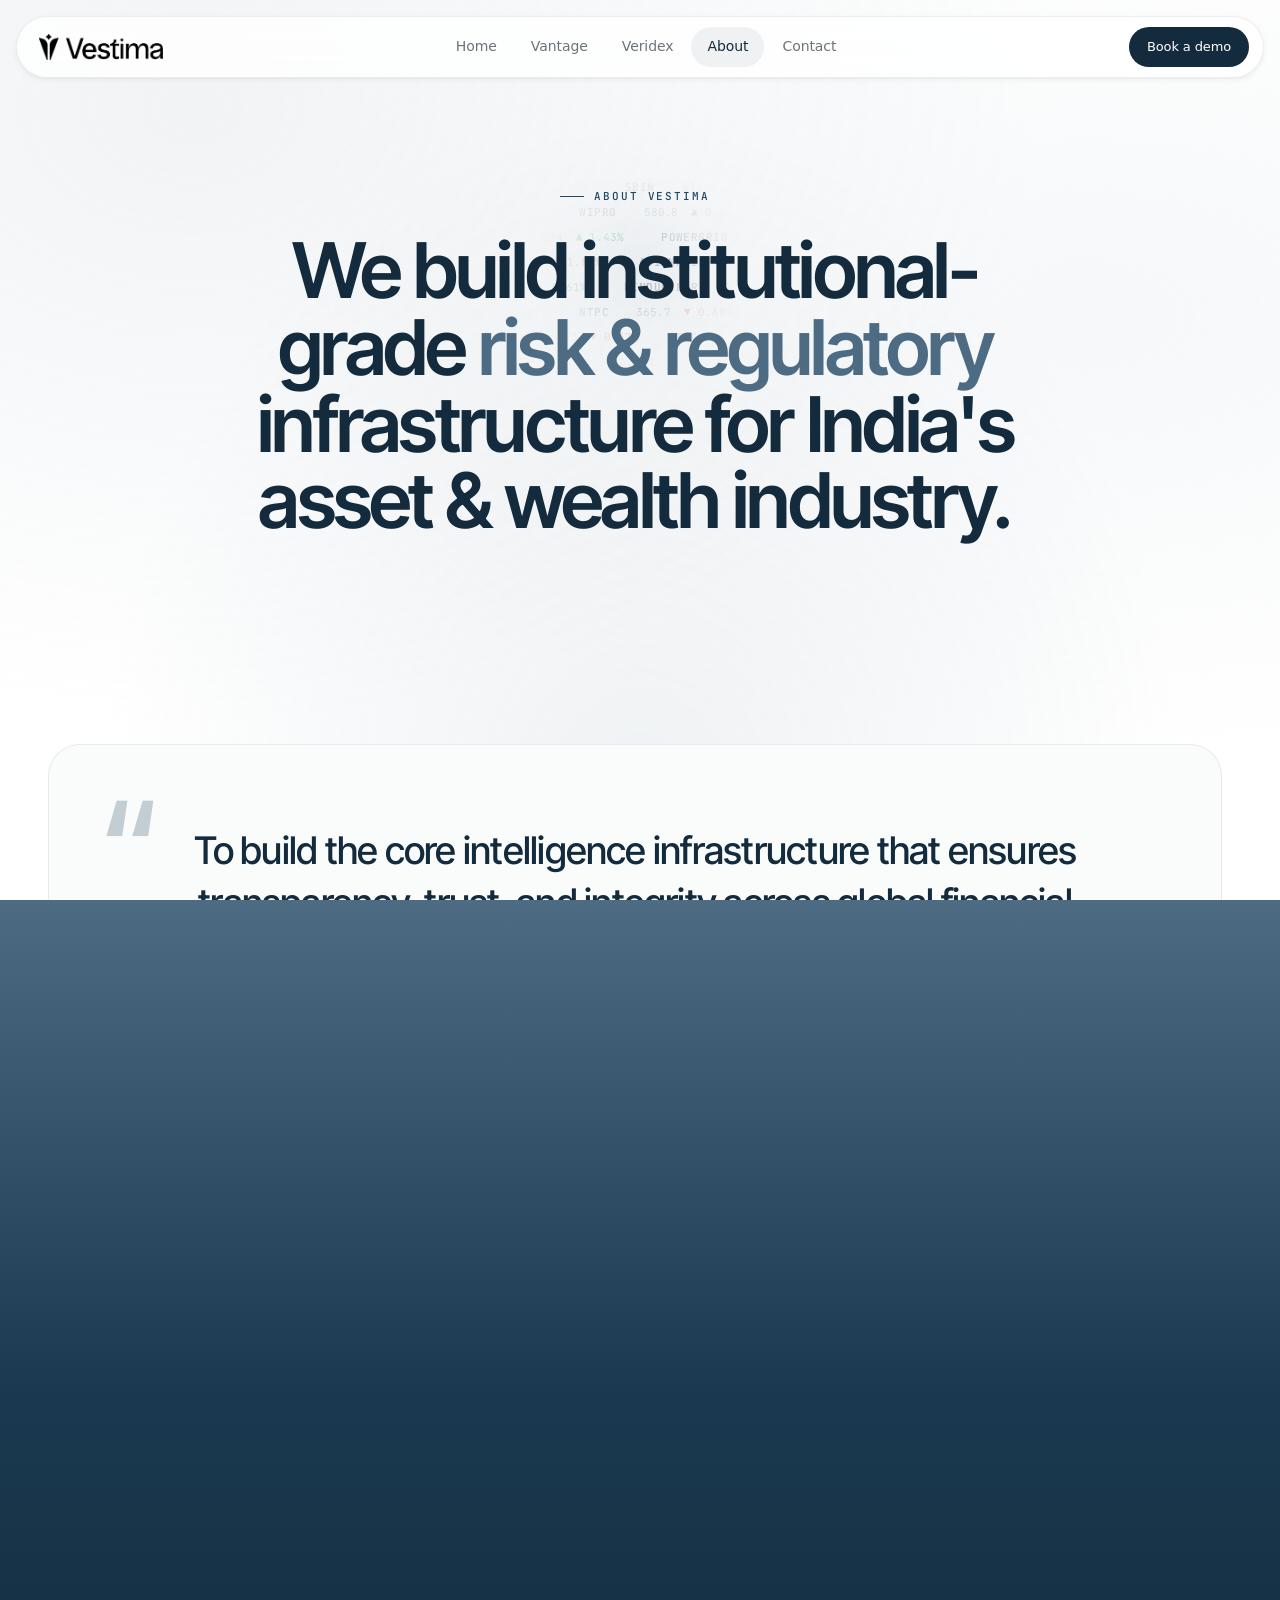
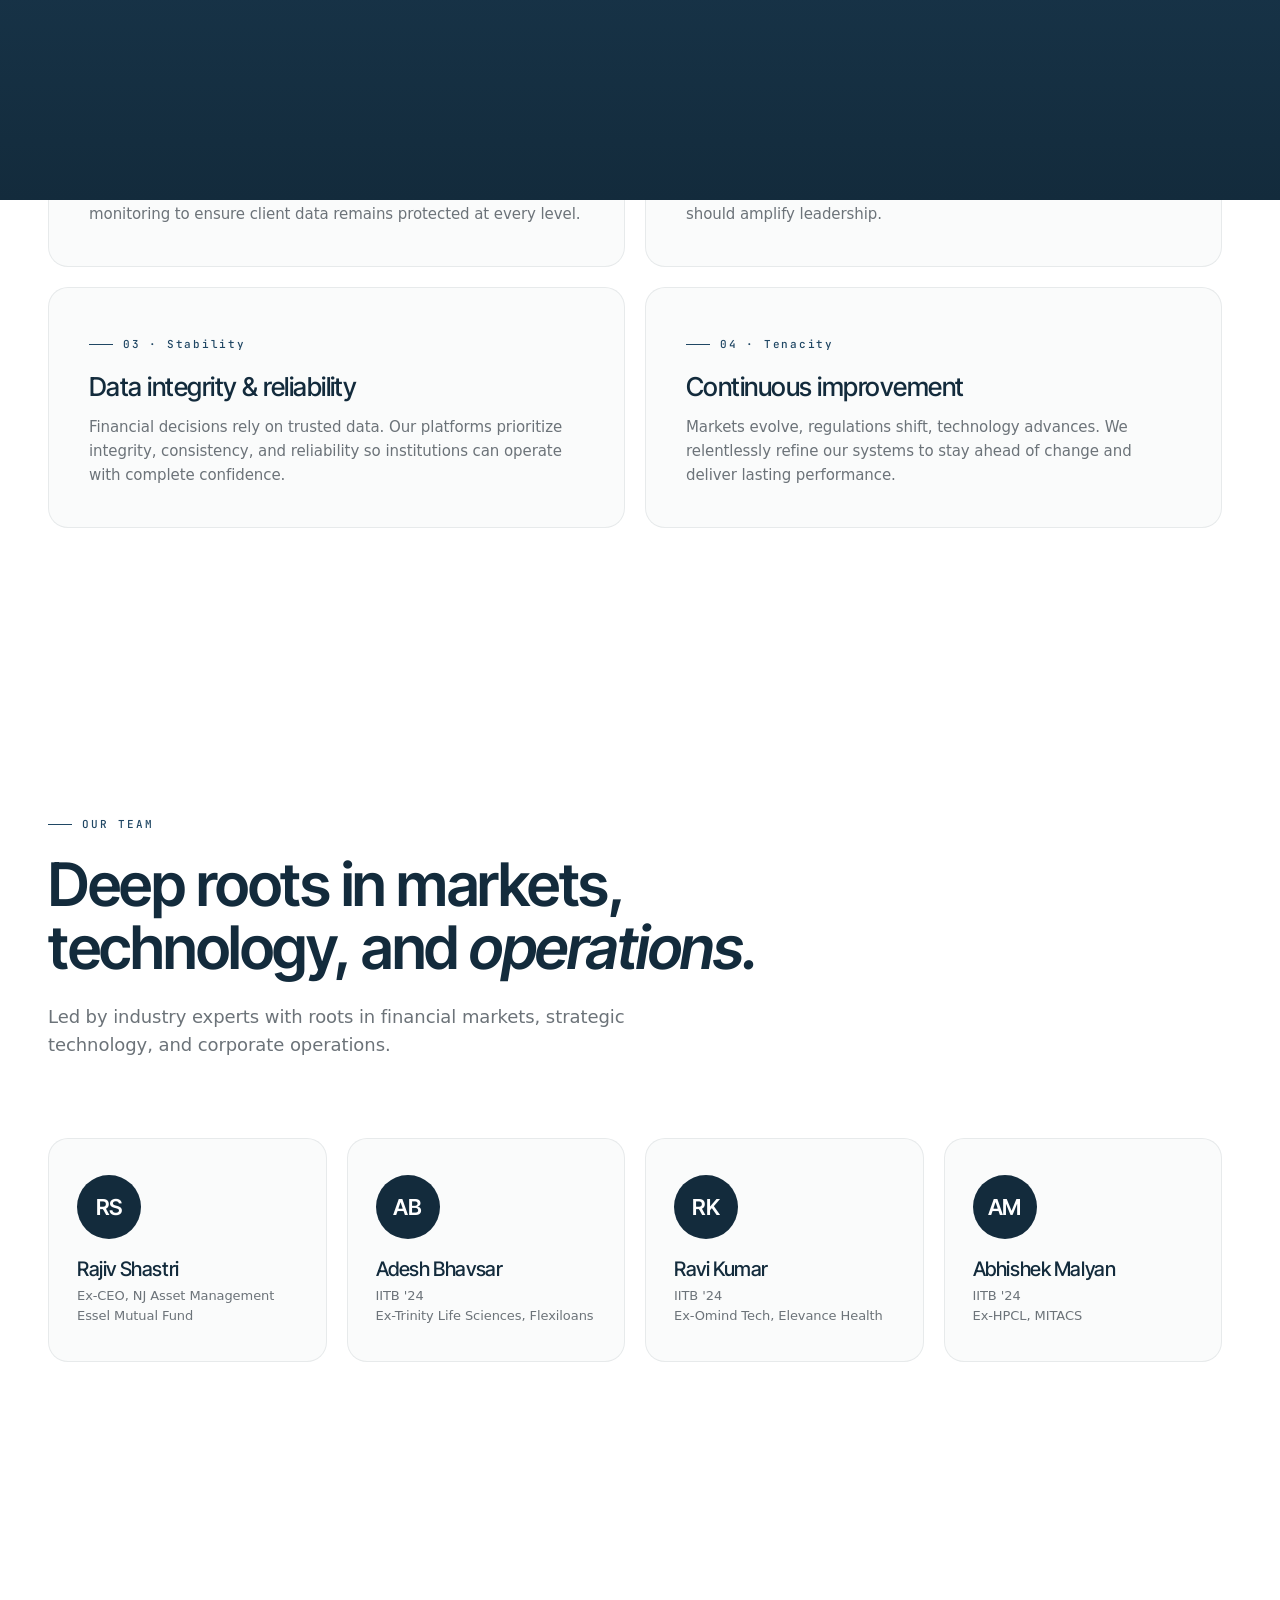
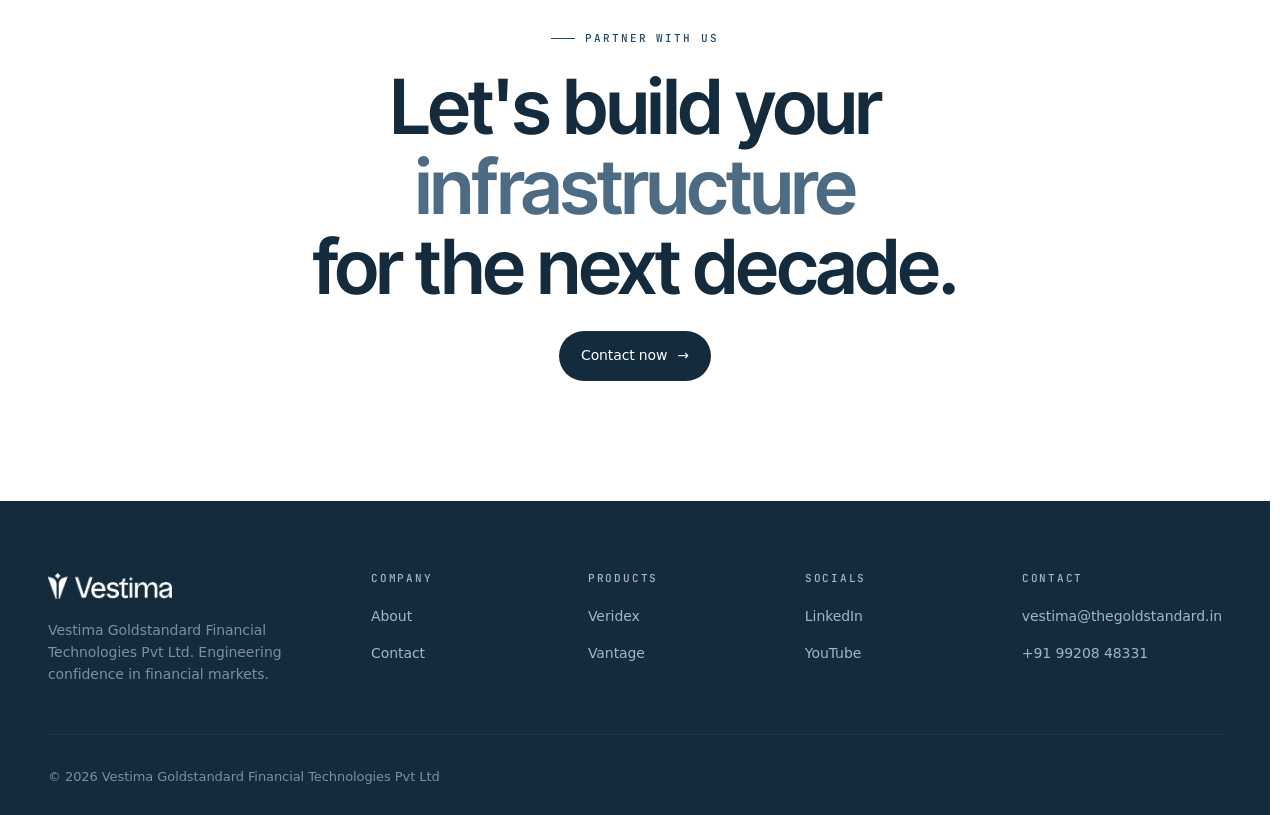
==== commit 884850fb: "Update contact email to vestima@thegoldstandard.in Replace adeshbhavsar29@gmail.com across all pages" ====
--- a/about/index.html
+++ b/about/index.html
@@ -113,7 +113,7 @@
       <div class="footer-col"><h6>Company</h6><ul><li><a href="/about/">About</a></li><li><a href="/contact/">Contact</a></li></ul></div>
       <div class="footer-col"><h6>Products</h6><ul><li><a href="/veridex/">Veridex</a></li><li><a href="/vantage/">Vantage</a></li></ul></div>
       <div class="footer-col"><h6>Socials</h6><ul><li><a href="https://www.linkedin.com/company/Vestima" target="_blank">LinkedIn</a></li><li><a href="https://www.youtube.com/@VestimaGoldStandard" target="_blank">YouTube</a></li></ul></div>
-      <div class="footer-col"><h6>Contact</h6><ul><li><a href="mailto:adeshbhavsar29@gmail.com">adeshbhavsar29@gmail.com</a></li><li><a href="tel:+919920848331">+91 99208 48331</a></li></ul></div>
+      <div class="footer-col"><h6>Contact</h6><ul><li><a href="mailto:vestima@thegoldstandard.in">vestima@thegoldstandard.in</a></li><li><a href="tel:+919920848331">+91 99208 48331</a></li></ul></div>
     </div>
     <div class="footer-bottom"><div>© 2026 Vestima Goldstandard Financial Technologies Pvt Ltd</div></div>
   </div>
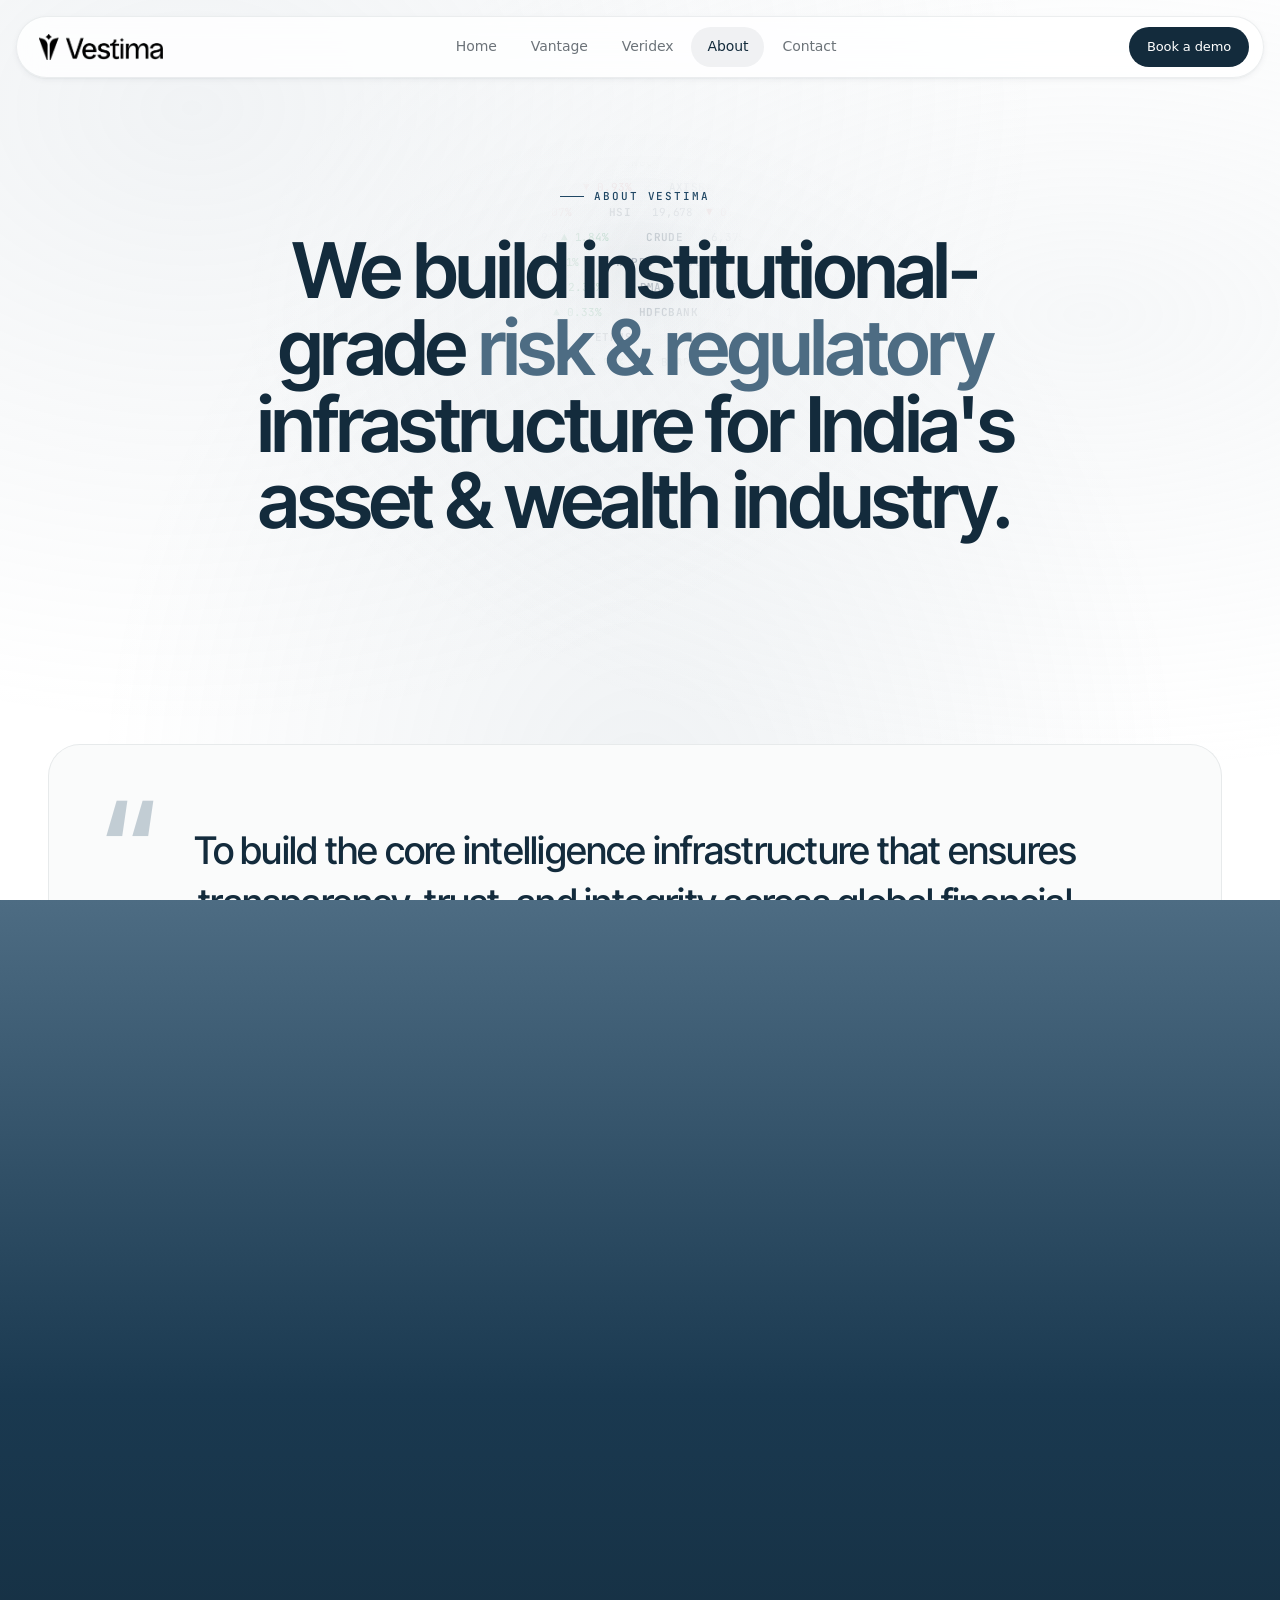
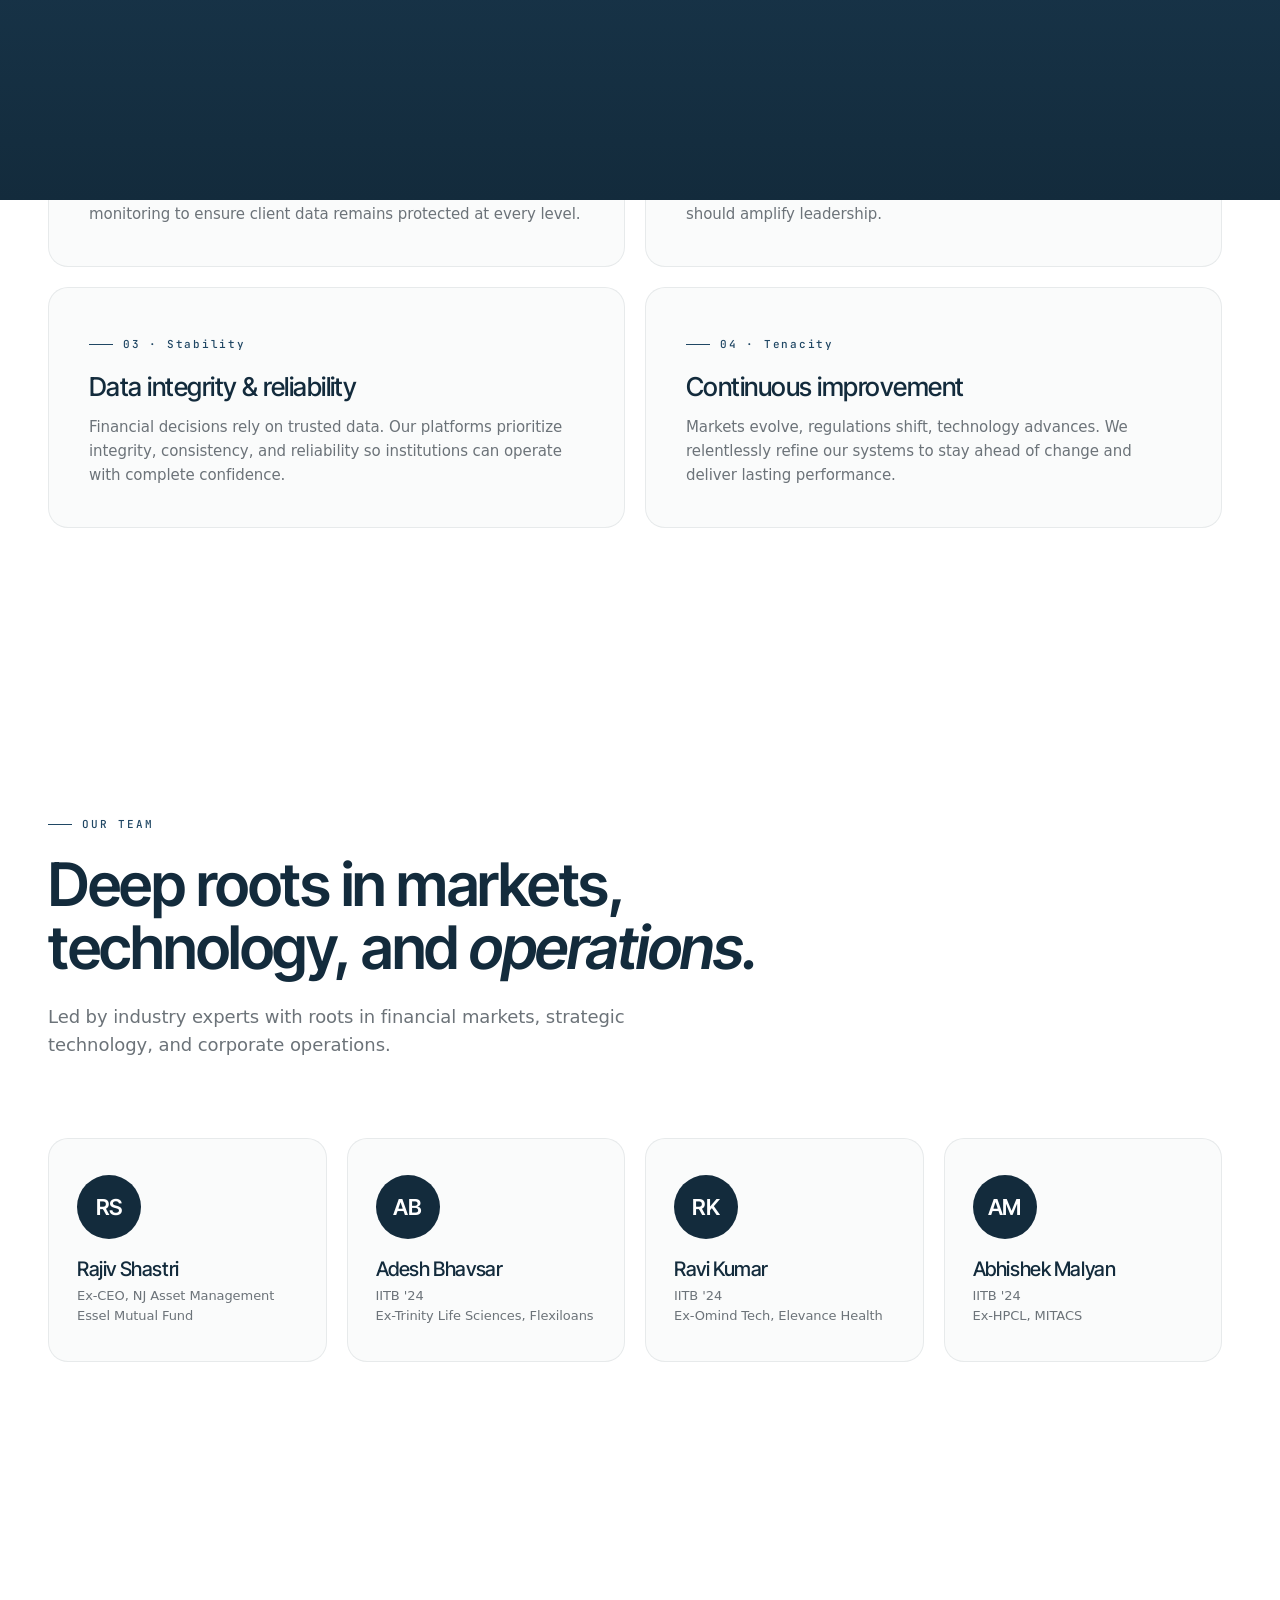
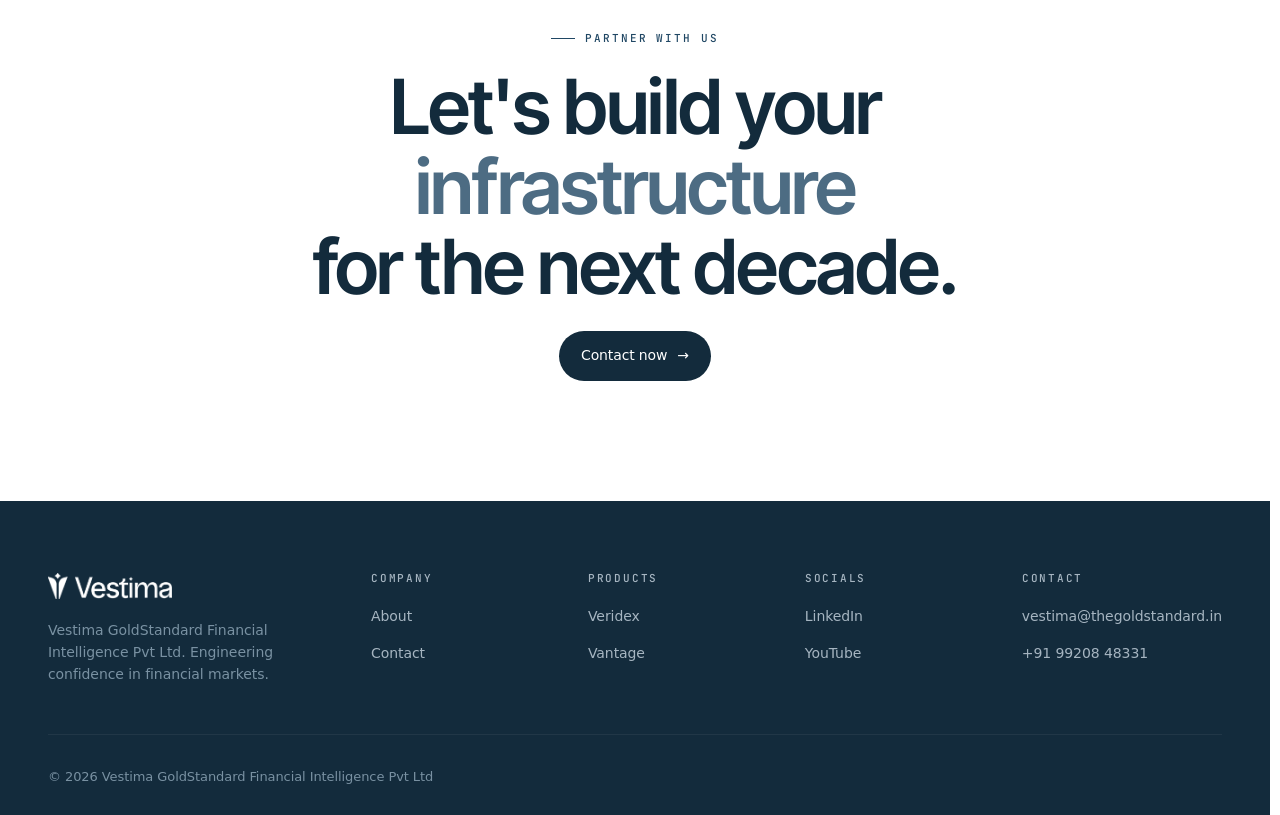
==== commit c81ce3be: "Update company name in footers: Technologies → Intelligence Correct legal name across all 5 pages (f" ====
--- a/about/index.html
+++ b/about/index.html
@@ -109,13 +109,13 @@
 <footer class="site-footer">
   <div class="container">
     <div class="footer-top">
-      <div class="footer-brand"><div class="logo"><img src="/assets/logo-full.png" alt="Vestima"></div><p>Vestima Goldstandard Financial Technologies Pvt Ltd. Engineering confidence in financial markets.</p></div>
+      <div class="footer-brand"><div class="logo"><img src="/assets/logo-full.png" alt="Vestima"></div><p>Vestima GoldStandard Financial Intelligence Pvt Ltd. Engineering confidence in financial markets.</p></div>
       <div class="footer-col"><h6>Company</h6><ul><li><a href="/about/">About</a></li><li><a href="/contact/">Contact</a></li></ul></div>
       <div class="footer-col"><h6>Products</h6><ul><li><a href="/veridex/">Veridex</a></li><li><a href="/vantage/">Vantage</a></li></ul></div>
       <div class="footer-col"><h6>Socials</h6><ul><li><a href="https://www.linkedin.com/company/Vestima" target="_blank">LinkedIn</a></li><li><a href="https://www.youtube.com/@VestimaGoldStandard" target="_blank">YouTube</a></li></ul></div>
       <div class="footer-col"><h6>Contact</h6><ul><li><a href="mailto:vestima@thegoldstandard.in">vestima@thegoldstandard.in</a></li><li><a href="tel:+919920848331">+91 99208 48331</a></li></ul></div>
     </div>
-    <div class="footer-bottom"><div>© 2026 Vestima Goldstandard Financial Technologies Pvt Ltd</div></div>
+    <div class="footer-bottom"><div>© 2026 Vestima GoldStandard Financial Intelligence Pvt Ltd</div></div>
   </div>
 </footer>
 <script src="/assets/site.js?v=25"></script>
